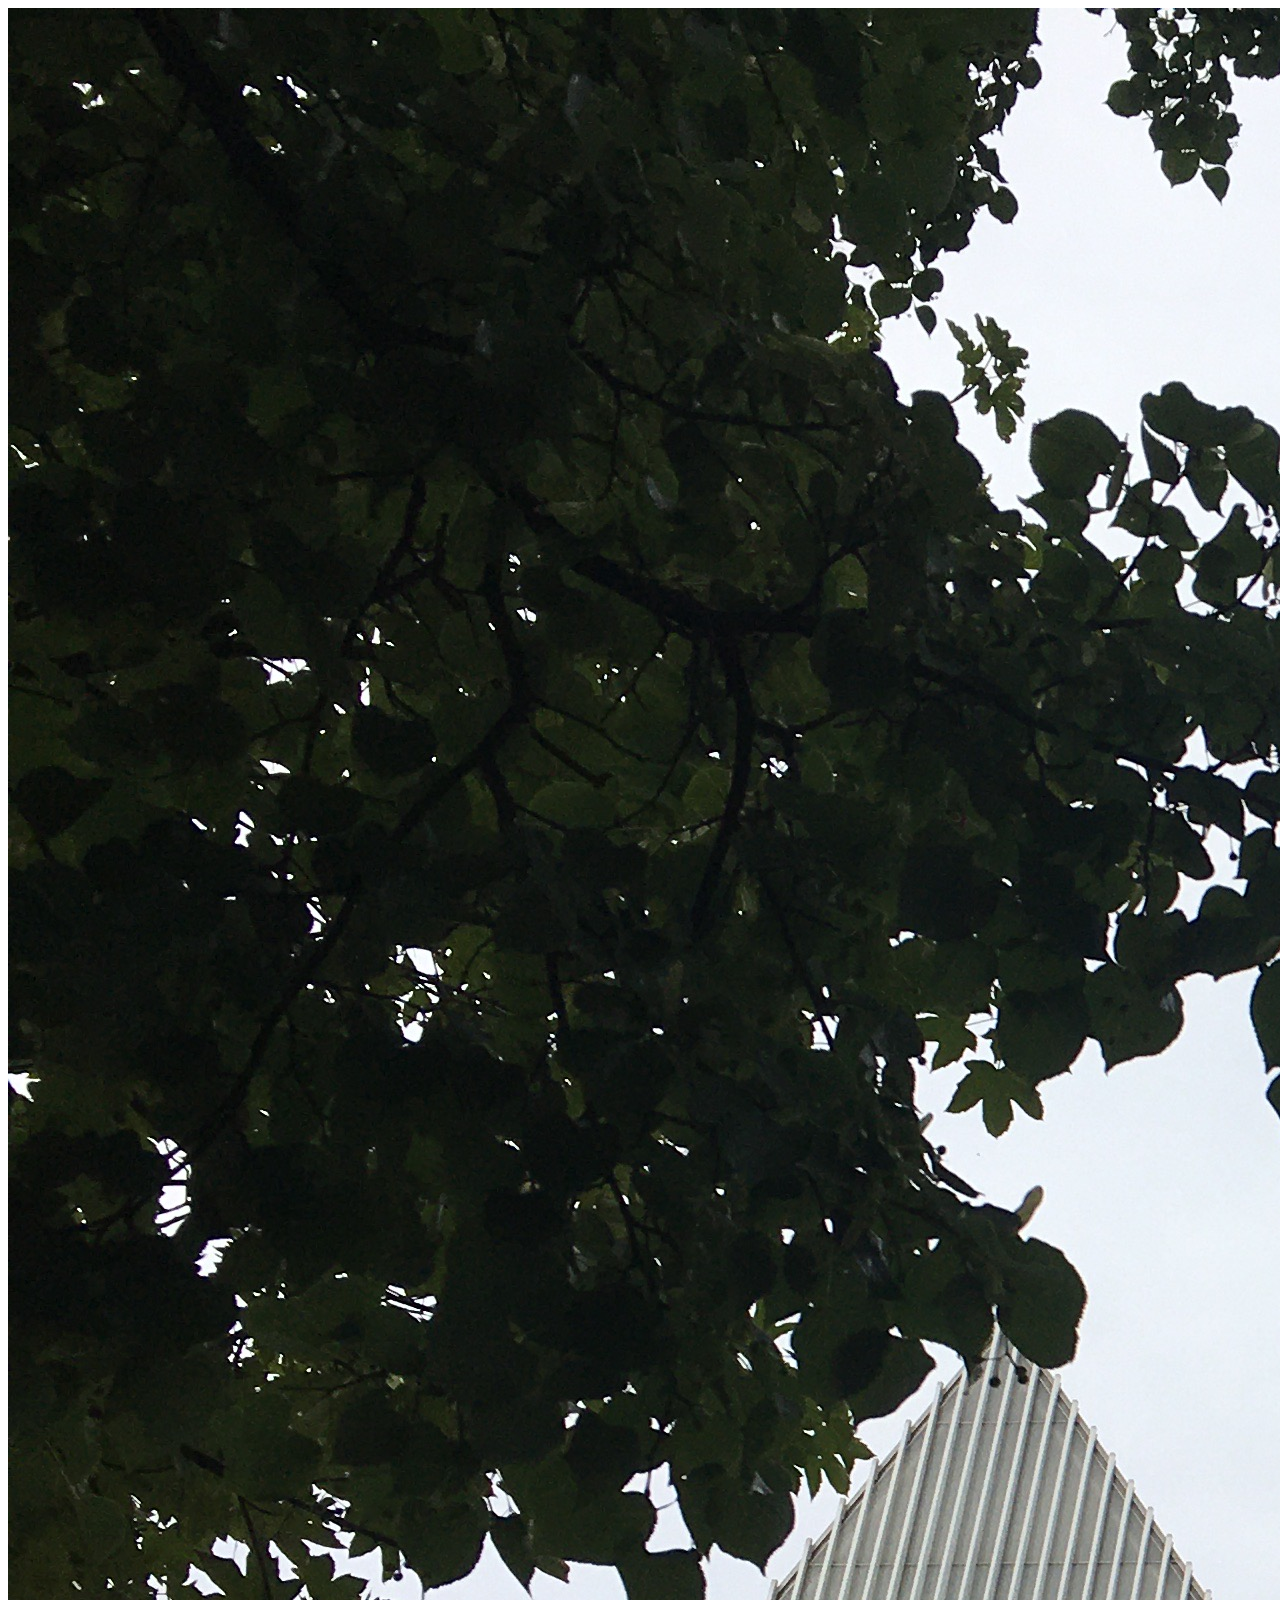
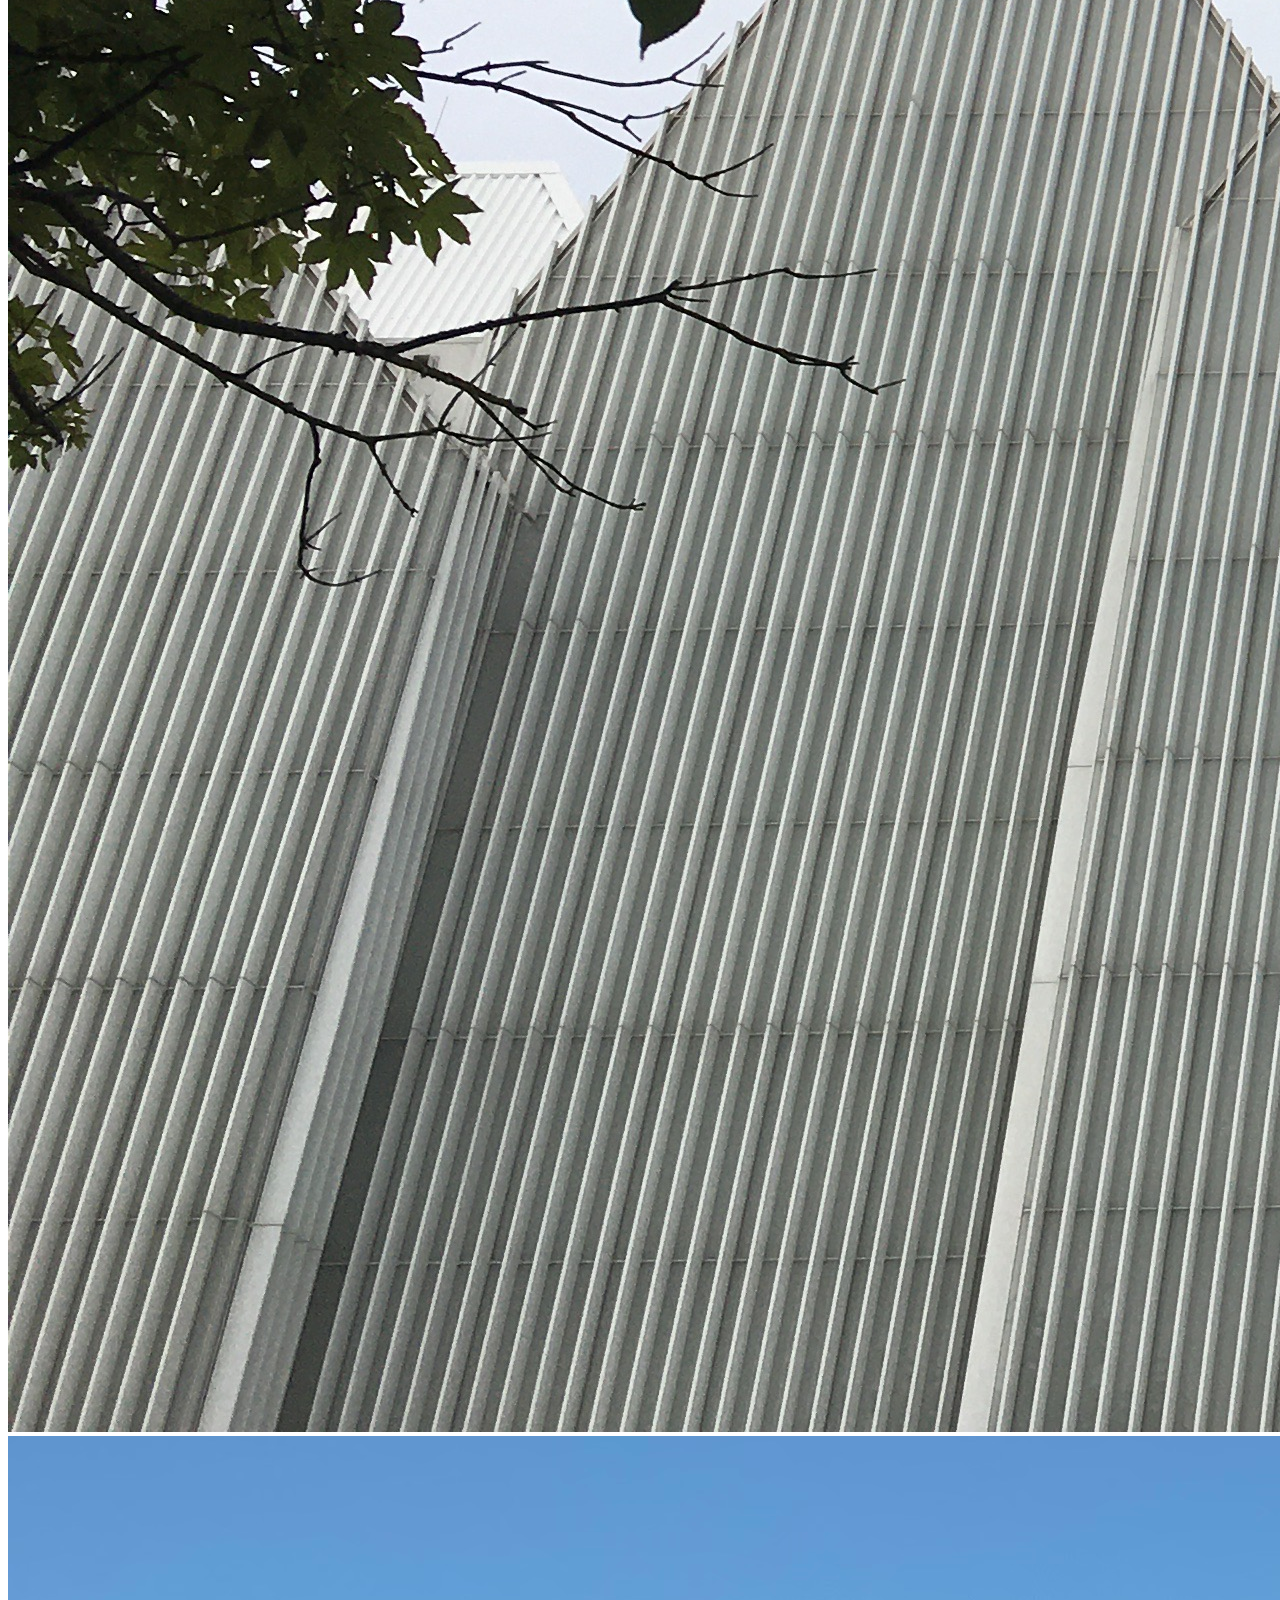
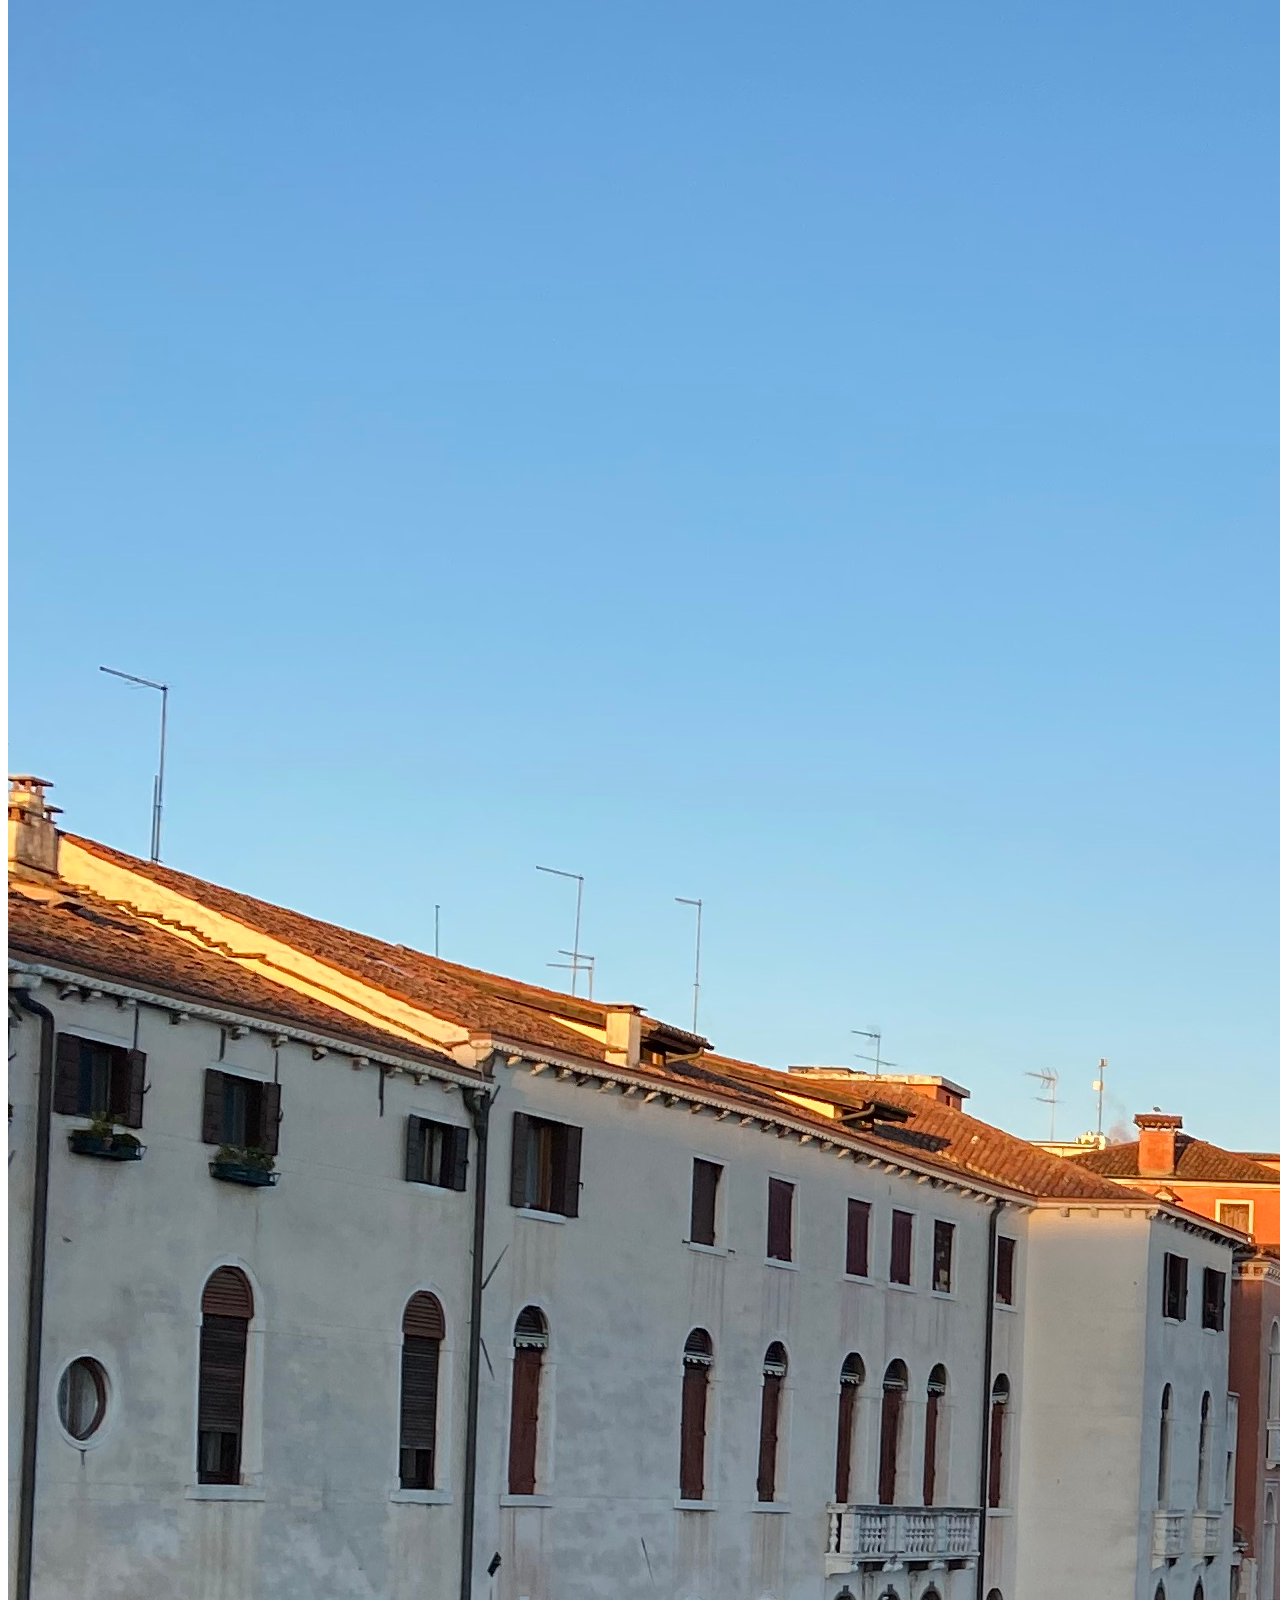
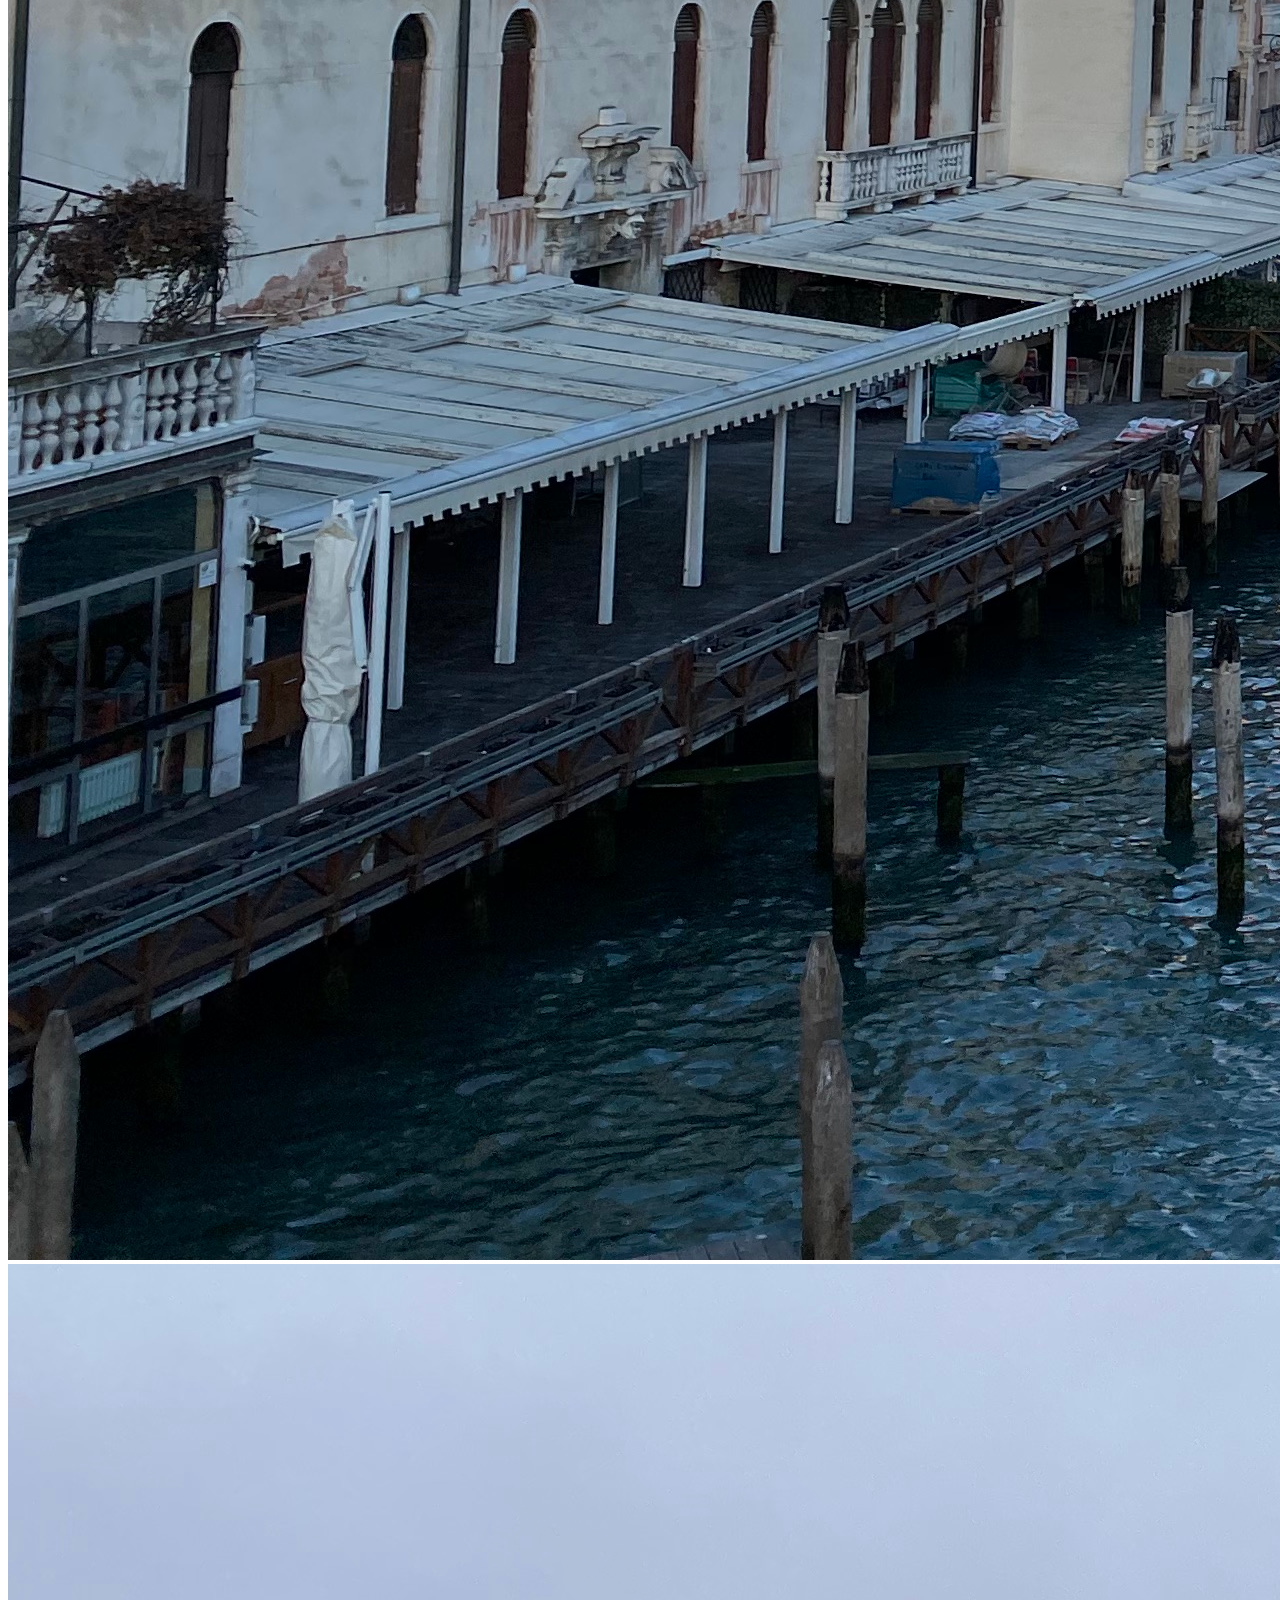
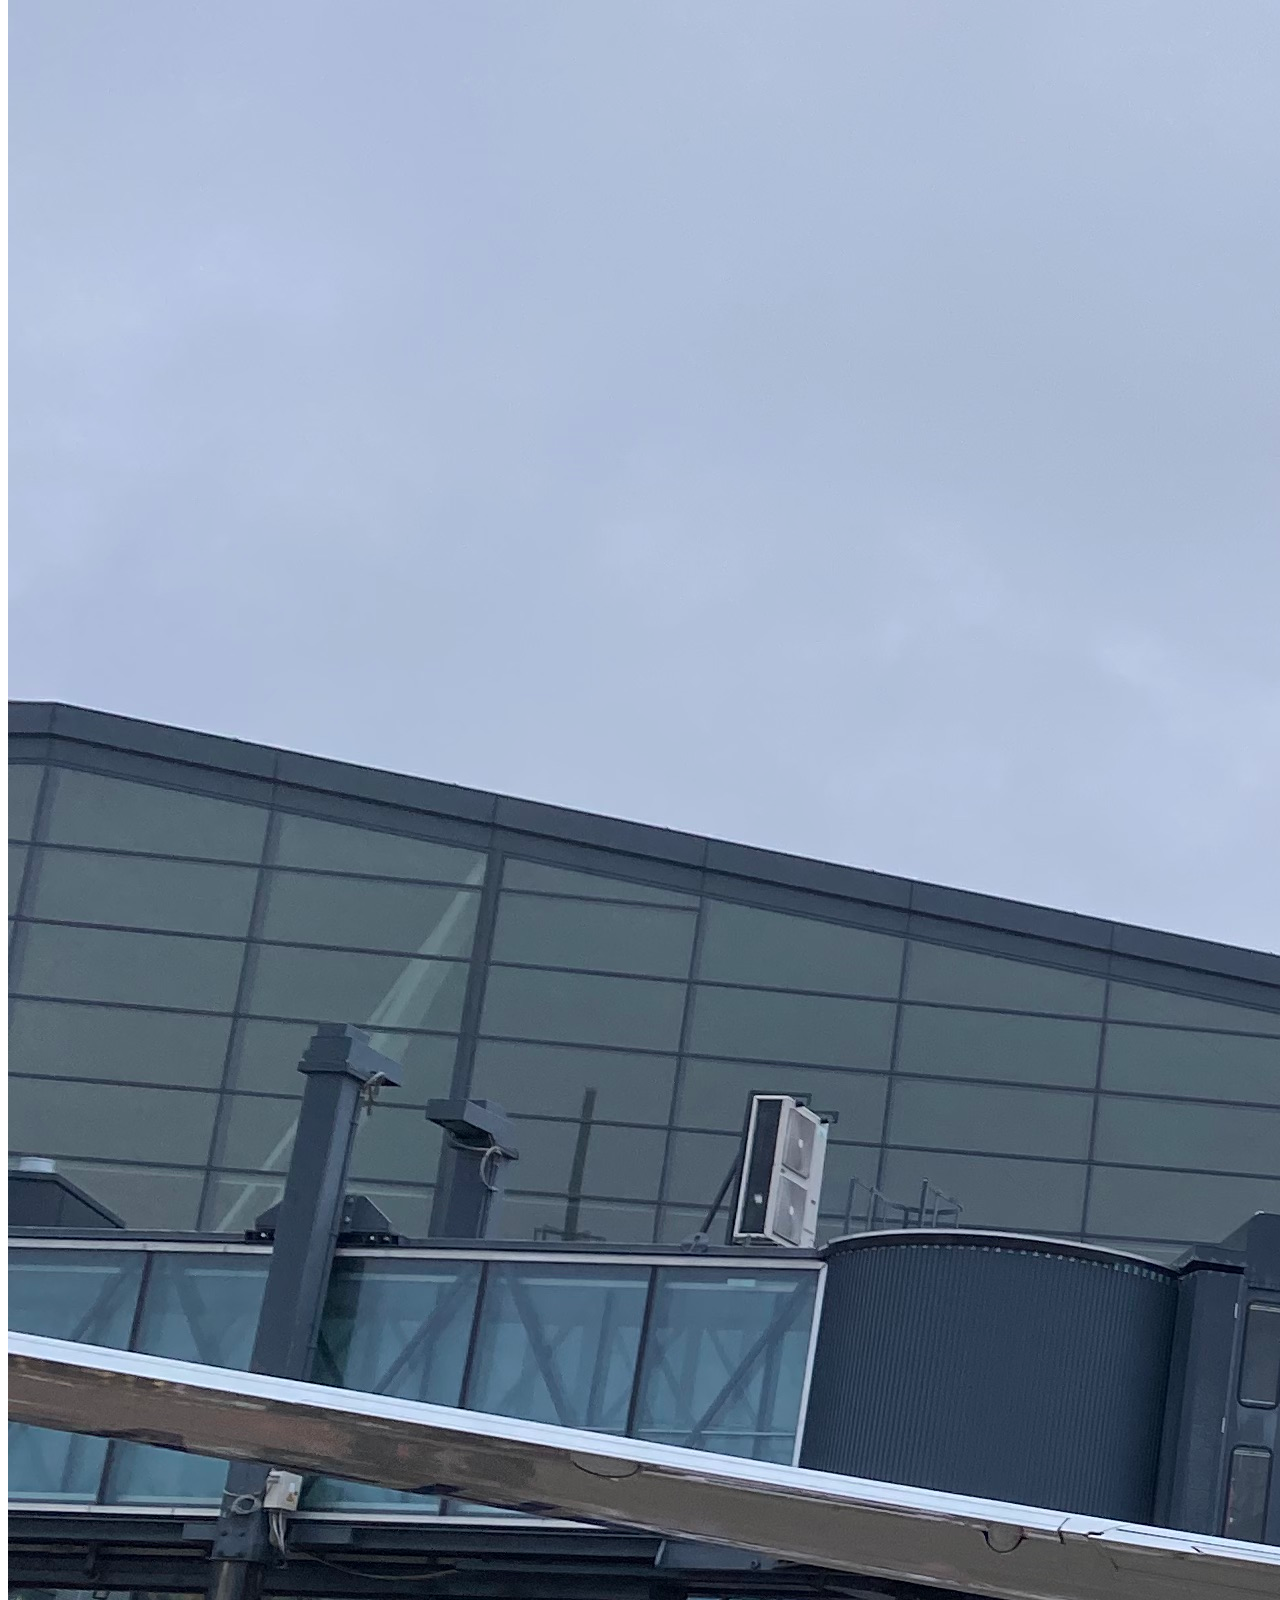
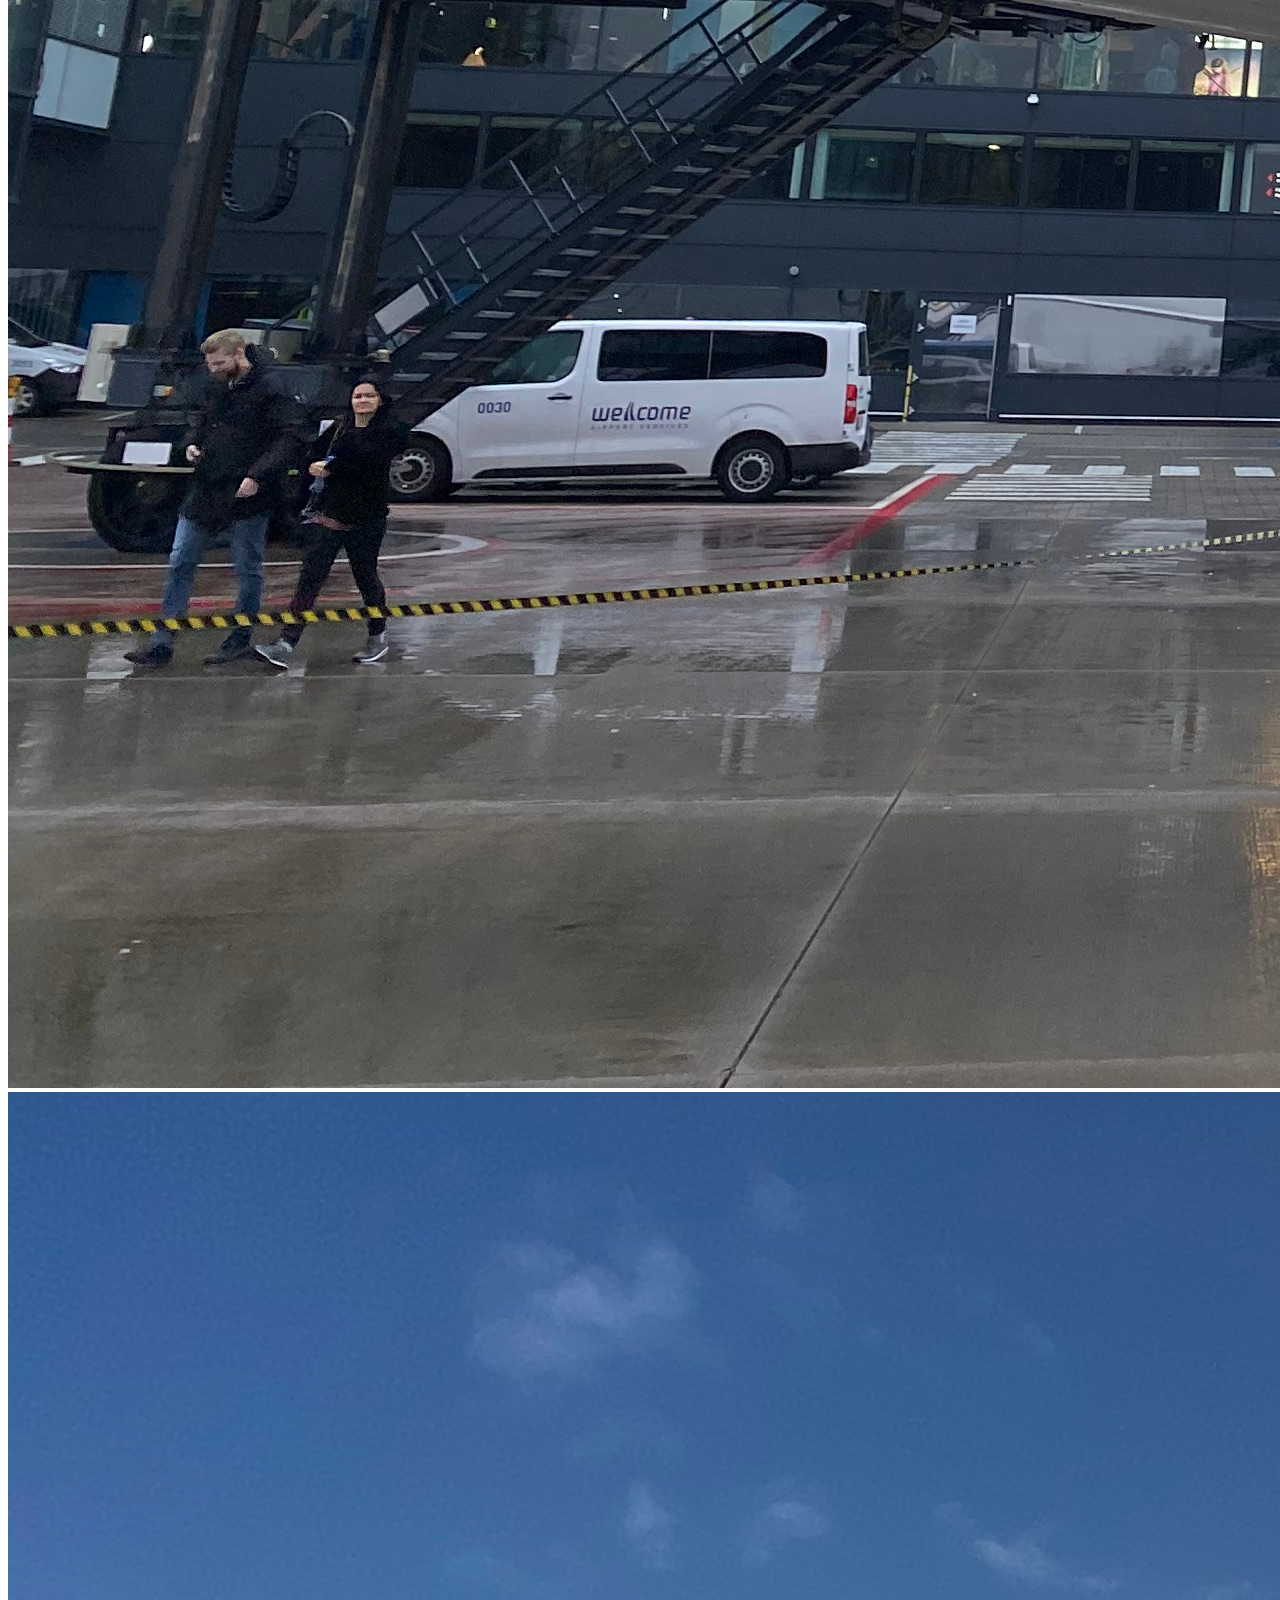
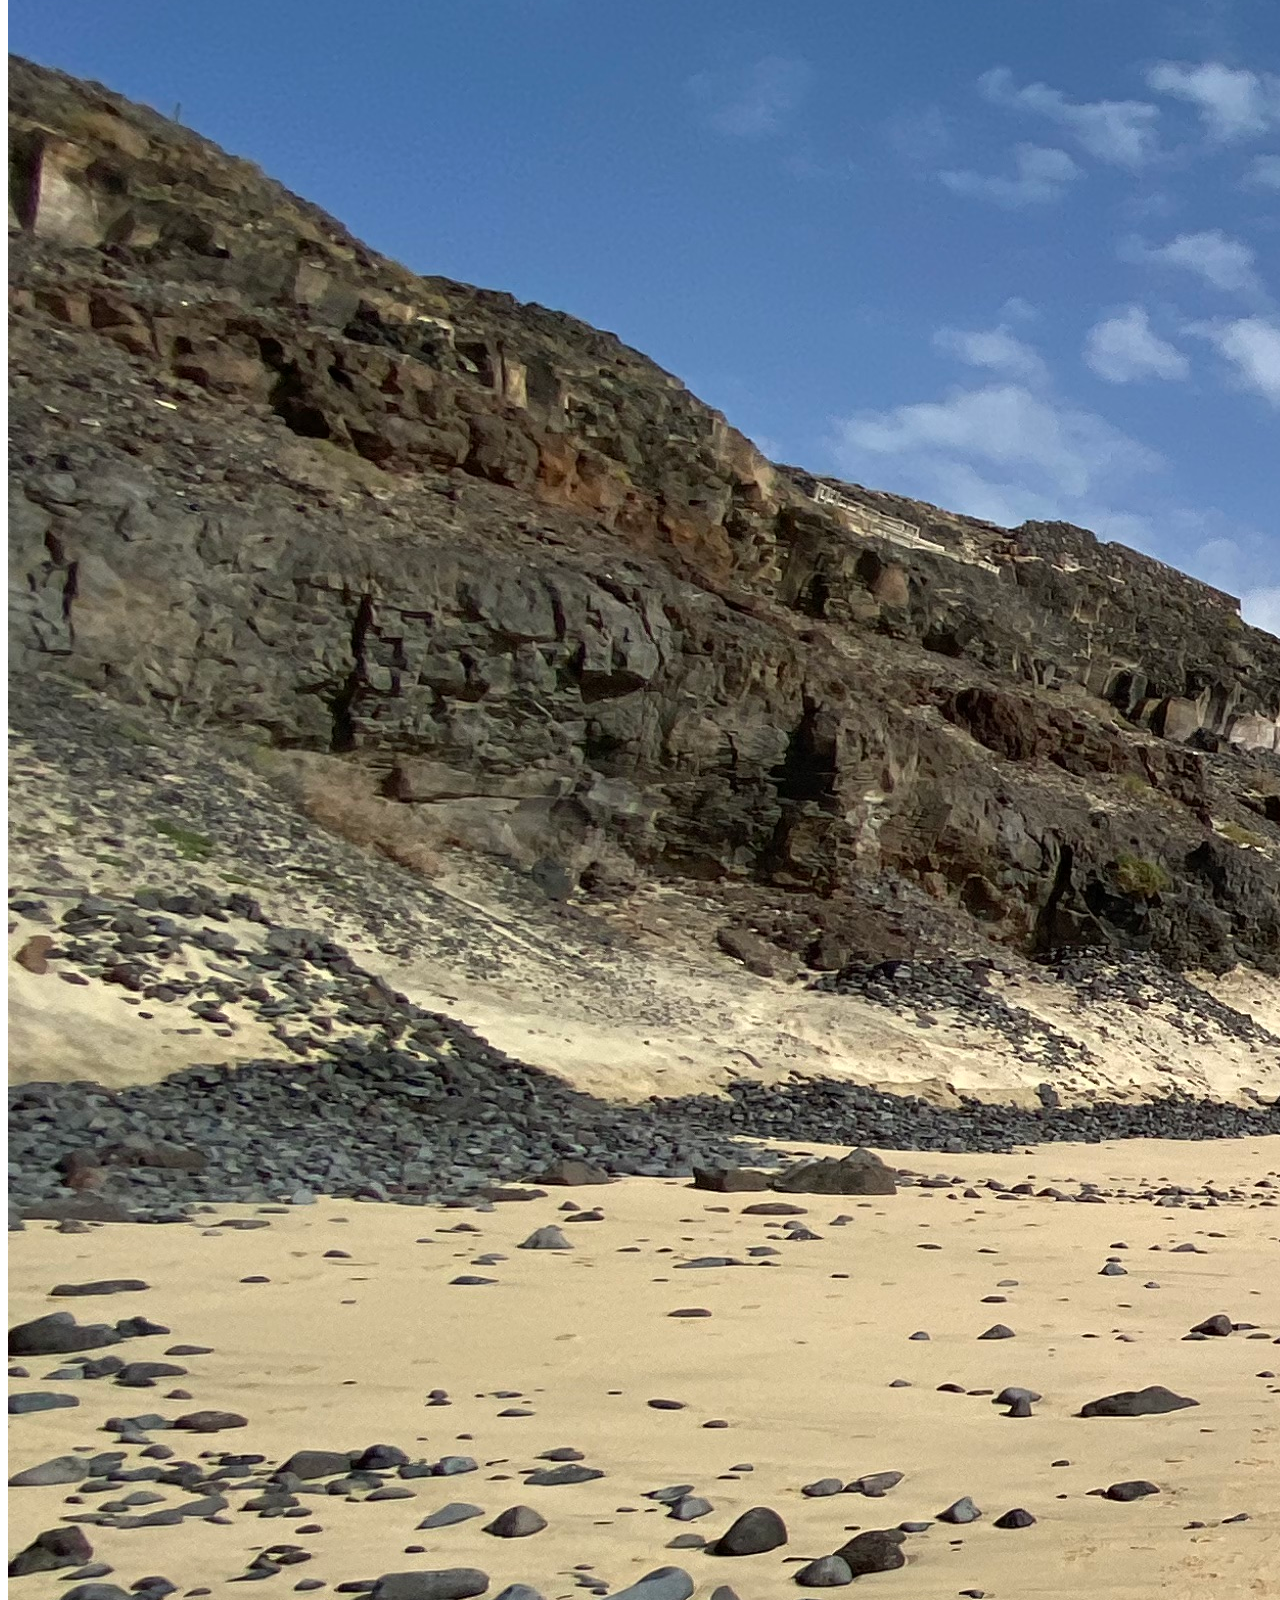
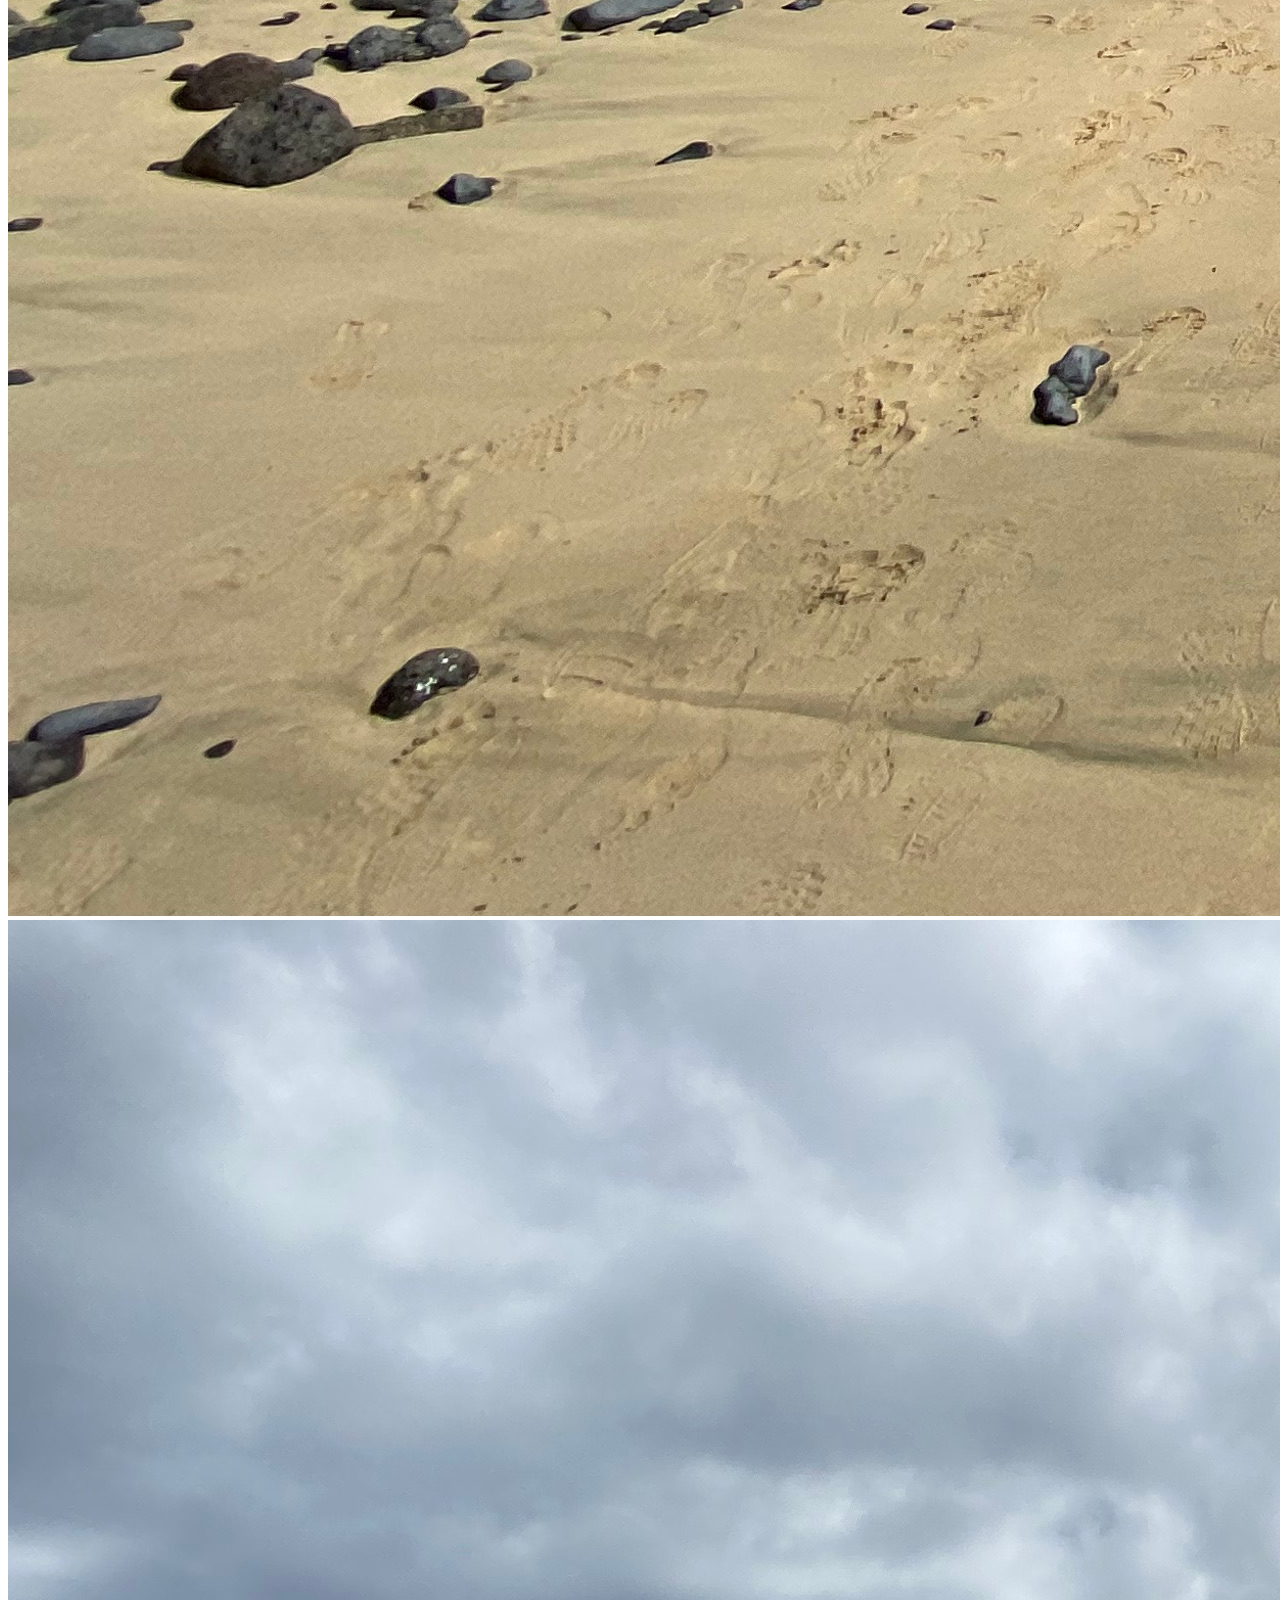
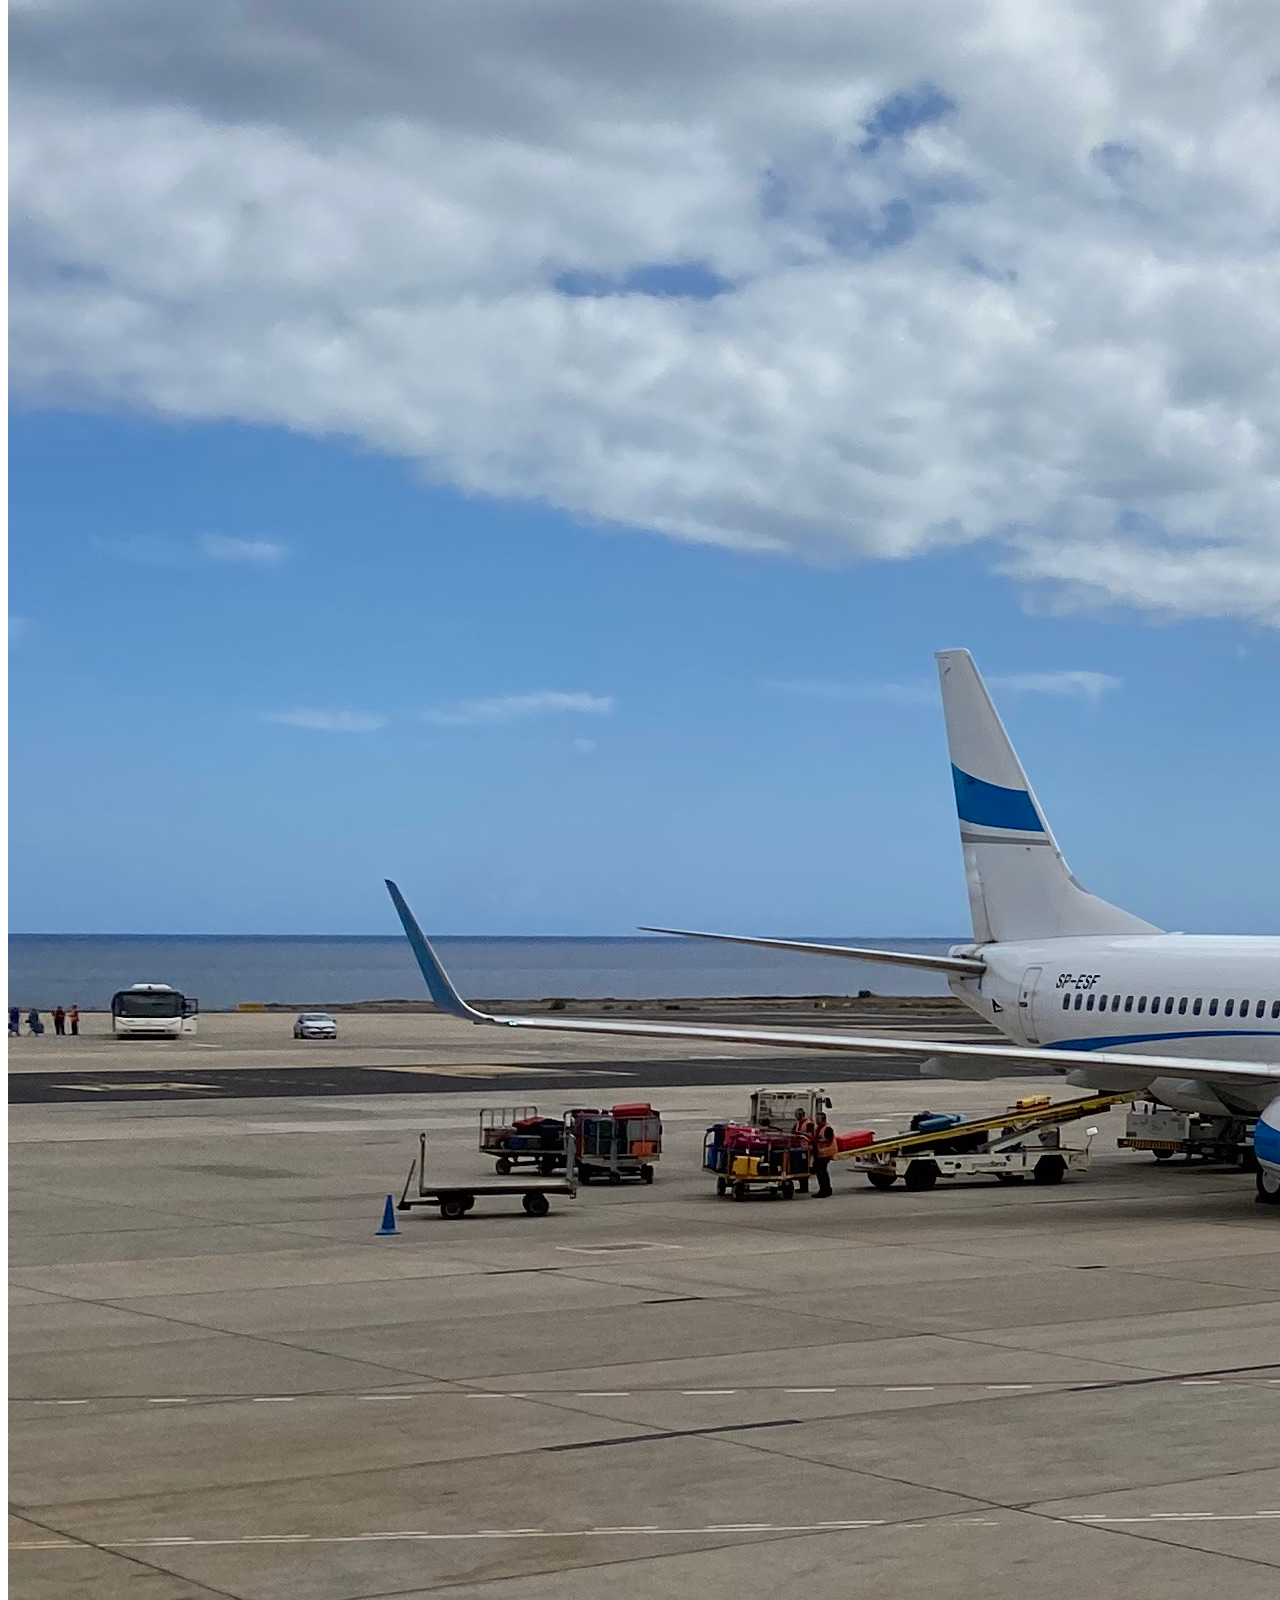
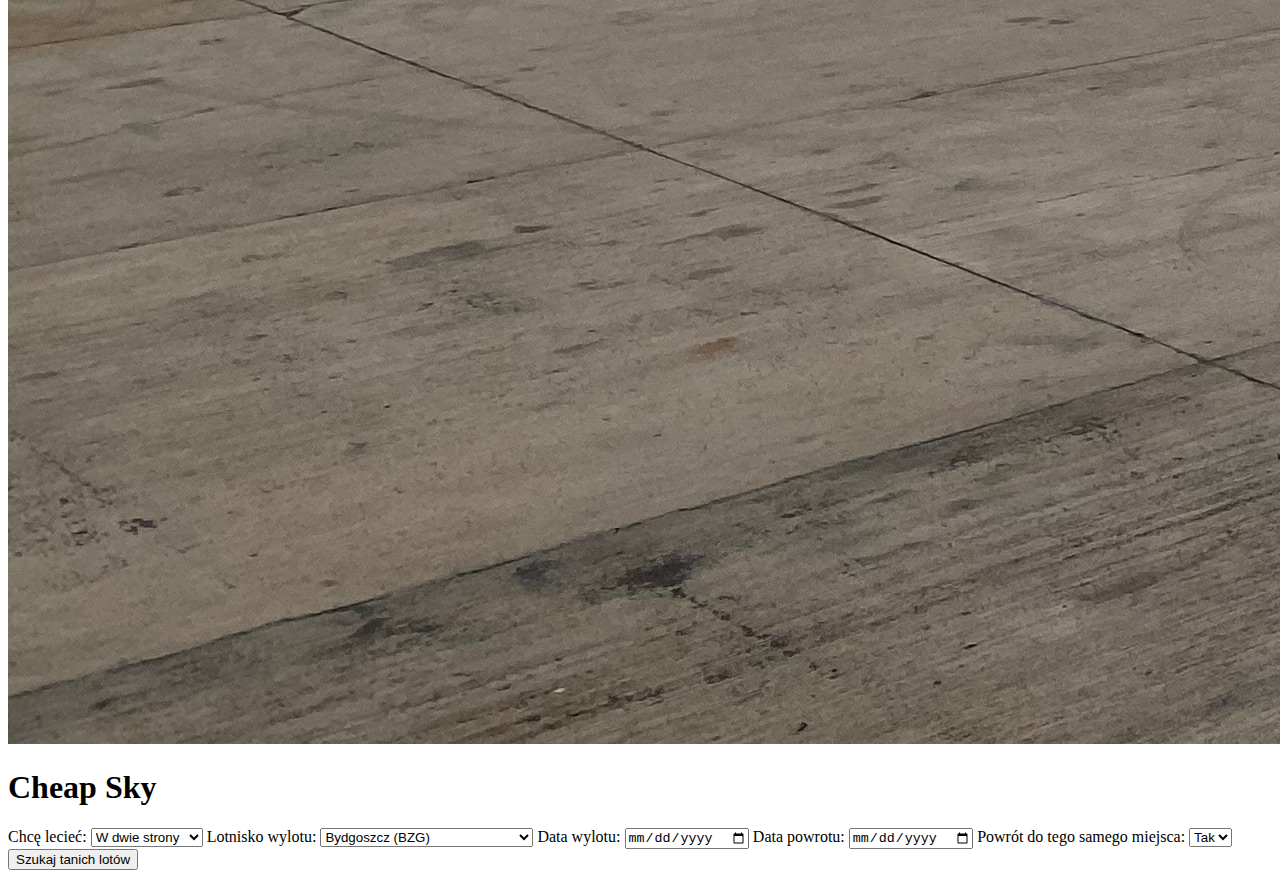
==== templates/index.html @ fecd63e7 "trudne poczatki" ====
<!DOCTYPE html>

<html lang="pl">

    <head>
        <meta charset="utf-8">
        <meta name="viewport" content="width=device-width", initial-scale=1.0">
        <link rel="stylesheet" type="text/css" href="{{ url_for('static', filename='style.css') }}">
        <title>Cheap Sky</title> <!-- Ta nazwa jest tylko robocza -->
    </head>

    <body>
        <!-- To div, którym są zdjęcia-tło (mozna je zmieniac) -->
        <div class="background-slider">
            <img src="/static/bg_one.JPG" class="active">
            <img src="/static/bg_two.jpeg">
            <img src="/static/bg_three.jpeg">
            <img src="/static/bg_four.jpeg">
            <img src="/static/bg_five.jpeg">
        </div>

        <div class="container">

            <h1>Cheap Sky</h1> <!-- Zrobić tak, aby to było navbarem -->

            <form action="#">

                <!-- Wybór czy lecimy w jedna czy dwie strony -->
                <!-- Dane to sa stringi, requestujemy do selecta-->
                <label for="tripType">Chcę lecieć:</label>
                <select id="tripType" name="tripType">
                    <option value="roundTrip">W dwie strony</option>
                    <option value="oneWay">W jedną stronę</option>
                </select>

                <!-- Wybieramy lotnisko wylotu-->
                <!-- Tutaj zwraca to co jest w value=''-->
                <label for="airport">Lotnisko wylotu:</label>
                <select id="departure" name="departure">
                    <option value="BZG">Bydgoszcz (BZG)</option>
                    <option value="IEG">Zielona Góra (IEG)</option>
                    <option value="GDN">Gdańsk (GDN)</option>
                    <option value="KTW">Katowice (KTW)</option>
                    <option value="KRK">Kraków (KRK)</option>
                    <option value="LCJ">Łódź (LCJ)</option>
                    <option value="LUZ">Lublin (LUZ)</option>
                    <option value="POZ">Poznań (POZ)</option>
                    <option value="RDO">Radom (RDO)</option>
                    <option value="RZE">Rzeszów (RZE)</option>
                    <option value="SZY">Olsztyn/Szymany (SZY)</option>
                    <option value="SZZ">Szczecin (SZZ)</option>
                    <option value="WAW">Warszawa Chopin (WAW)</option>
                    <option value="WMI">Warszawa/Modlin (WMI)</option>
                    <option value="WRO">Wrocław (WRO)</option>
                    <option value="ALL">Wszystkie polskie lotniska (ALL)</option>
                </select>

                <!-- Wybieramy datę wylotu-->
                <label for="departureDate" name="departureDate">Data wylotu:</label>
                <input type="date" id="departureDate" name="departureDate">

                <!-- Wybieramy datę powrotu-->
                <label for="returnDate" id="returnDateLabel">Data powrotu:</label>
                <input type="date" id="returnDate" name="returnDate">

                <!-- Opcja, czy powrot ma byc do tego samego miejsca-->
                <label for="returnToDomestLabel" id="returnToDomestLabel">Powrót do tego samego miejsca:</label>
                <select id="returnToDomest" name="returnToDomest">
                    <option value="YesToDomest">Tak</option>
                    <option value="NoToDomest">Nie</option>
                </select>

                <!-- To jest przycisk z wyszukiwaniem-->
                <input type="submit" value="Szukaj tanich lotów">
            </form>
        </div>

        <div class="dots"></div> <!-- To są te kropeczki -->

        <!-- Skrypt JavaScript -->

        <script>
            let currentIndex = 0;
            const images = document.querySelectorAll('.background-slider img');
            const dotsContainer =document.querySelector('.dots');
            const dots = [];

            // Usun istniejace kropki
            dotsContainer.innerHTML = '';

            // Tworzenie kropek w zaleznosci od ilosci zdjec
            images.forEach((image, index) => {
                const dot = document.createElement('span');
                dot.classList.add('dot');
                dot.addEventListener('click', () => {
                    changeImage(index);
                });
                dotsContainer.appendChild(dot);
                dots.push(dot);
            });
            images[currentIndex].classList.add('active');

            // Zmiana zdjecia
            function changeImage(index) {
                images.forEach((image, i) => {
                    if (i == index) {
                        image.classList.add('active');
                        dots[i].classList.add('active');
                    } else {
                        image.classList.remove('active');
                        dots[i].classList.remove('active');
                    }
                });
                currentIndex = index;
            }

            // Zmiana obrazka co 5 sekund
            setInterval(() => {
                currentIndex = (currentIndex + 1) % images.length;
                changeImage(currentIndex);
            }, 20000);

            // One way i return --> czyli jak opcja, ze w jedna strone to znika data powrotu
            const tripTypeSelect = document.getElementById('tripType');
            const returnDateLabel = document.getElementById('returnDateLabel');
            const returnDateInput = document.getElementById('returnDate');
            const returnToDomestLabel = document.getElementById('returnToDomestLabel');
            const returnToDomest = document.getElementById('returnToDomest');

            function handleTripTypeChange() {
                if (tripTypeSelect.value === 'oneWay') {
                    returnDateLabel.style.display = 'none';
                    returnDateInput.style.display = 'none';
                    returnToDomestLabel.style.display = 'none';
                    returnToDomest.style.display = 'none';
                } else {
                    returnDateInput.style.display = 'inline';
                    returnDateLabel.style.display = 'inline';
                    returnToDomestLabel.style.display = 'inline';
                    returnToDomest.style.display = 'inline';
                }
            }

            tripTypeSelect.addEventListener('change', handleTripTypeChange);
            handleTripTypeChange();

        </script>

    </body>
</html>
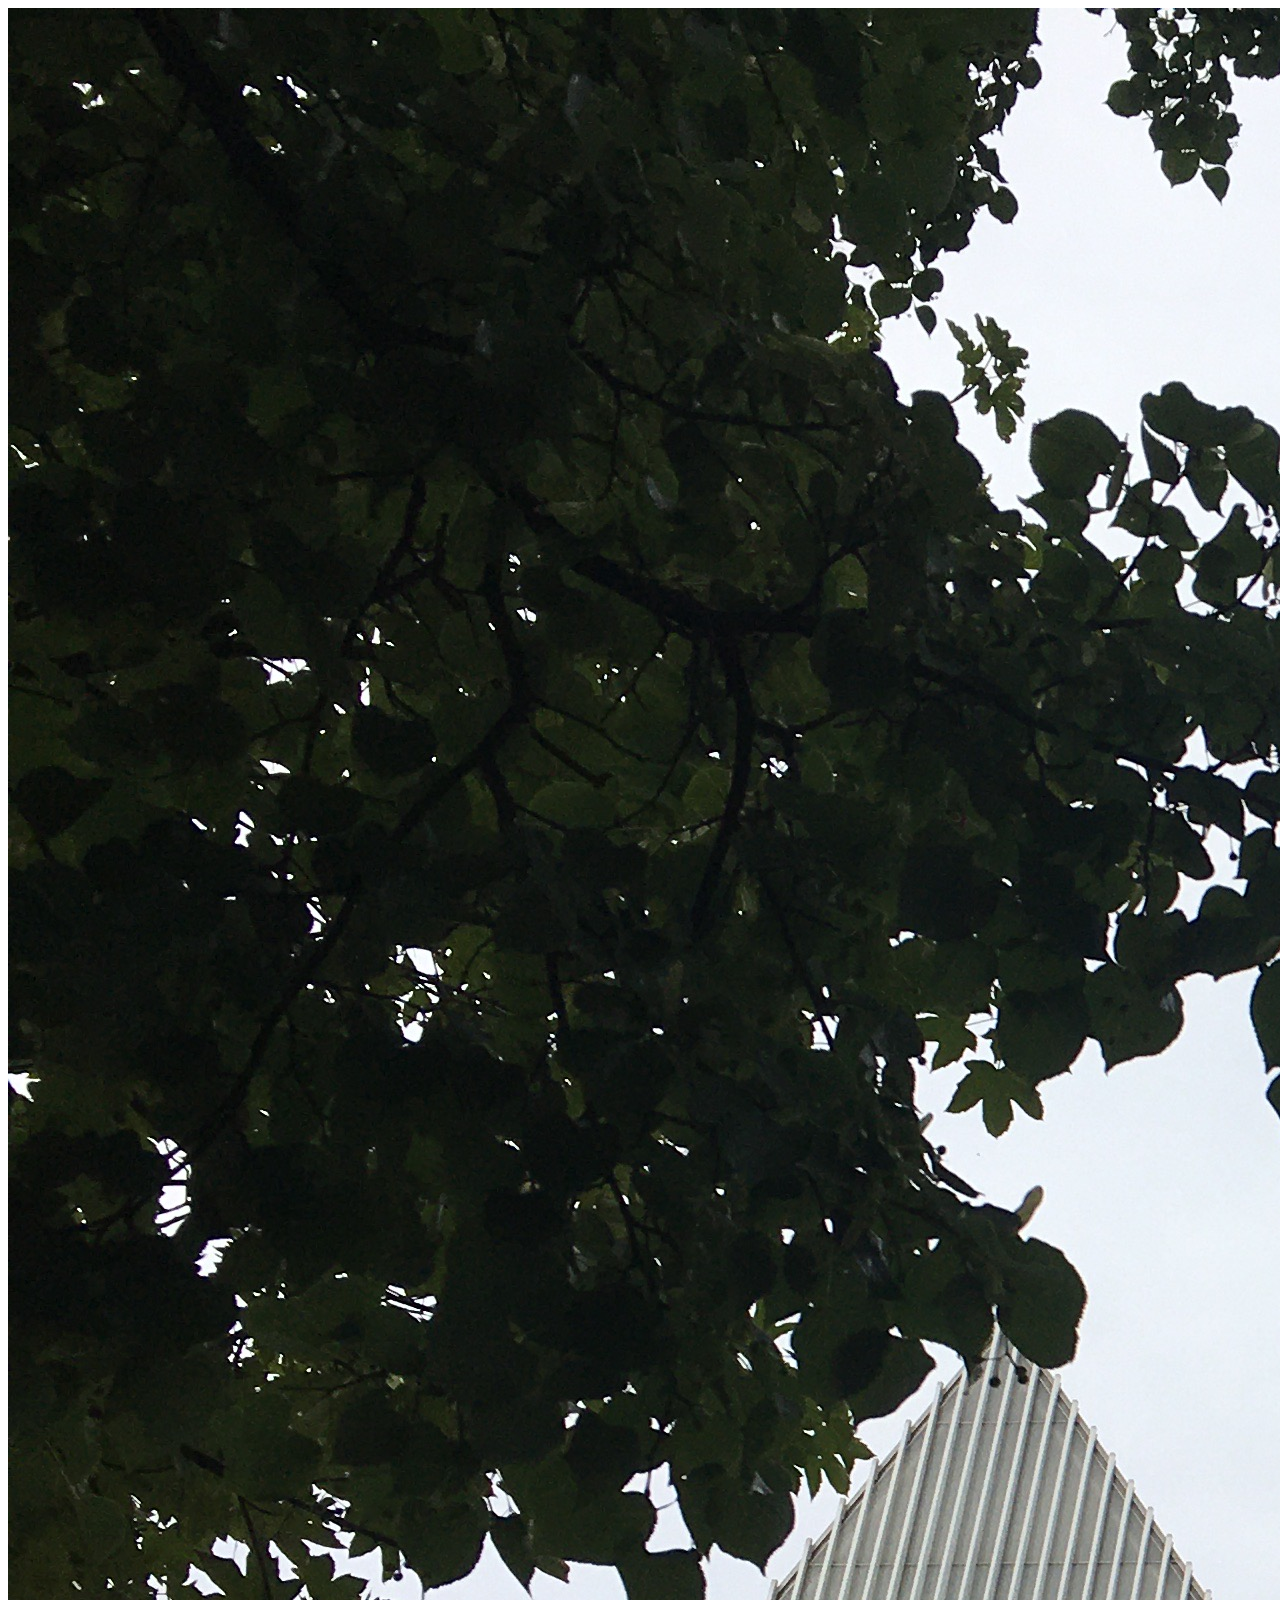
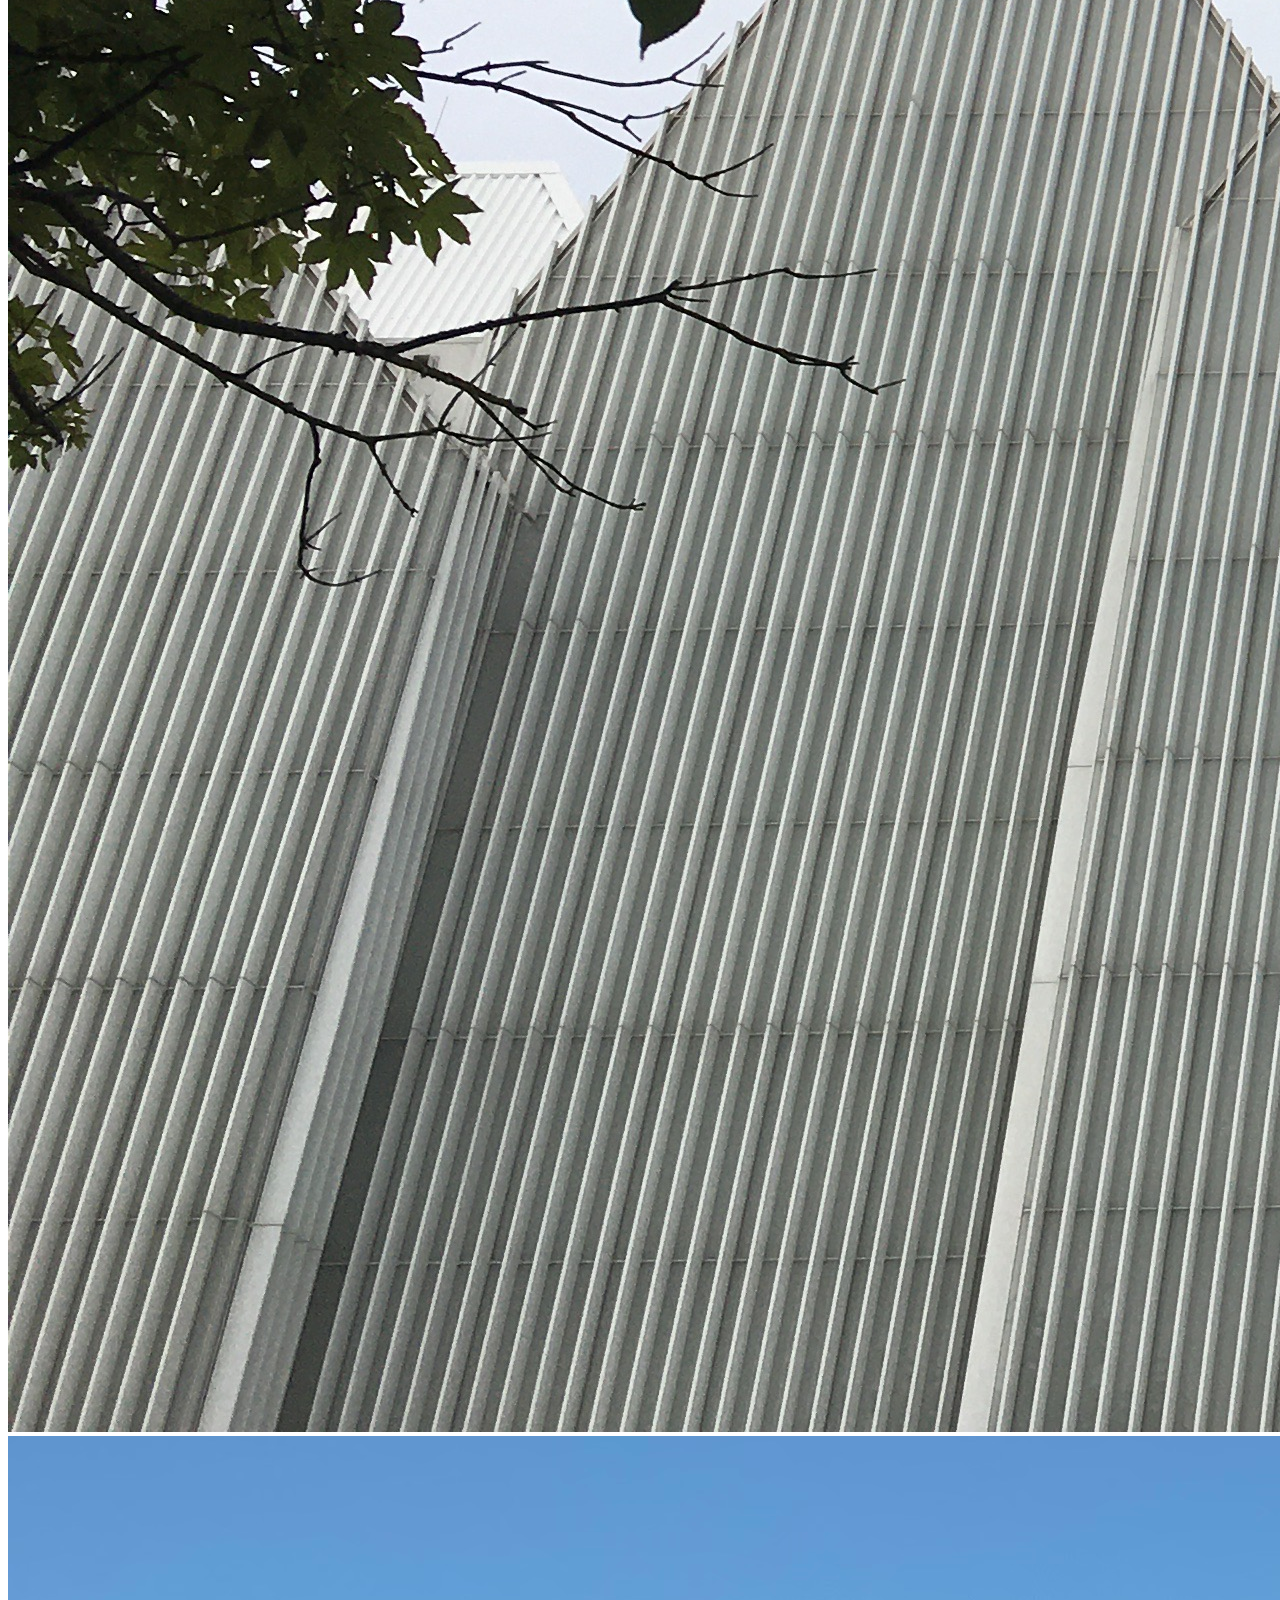
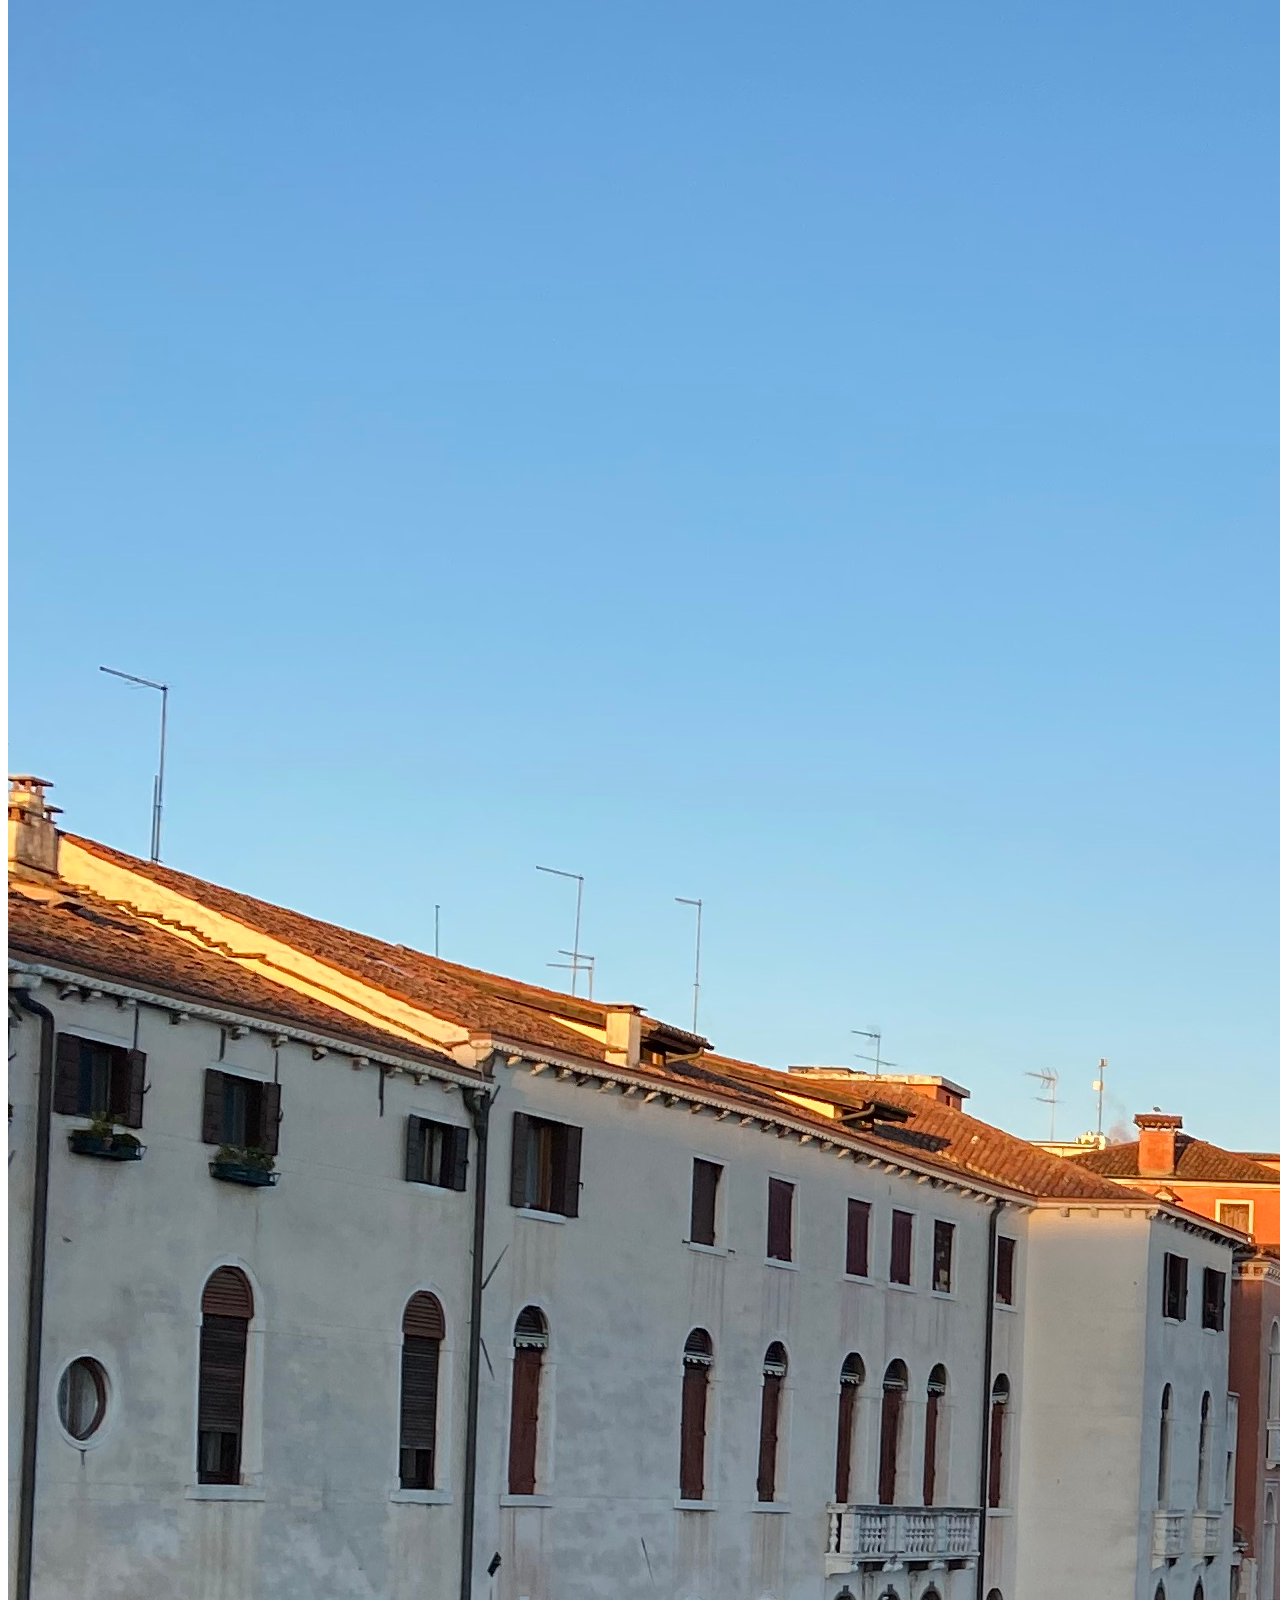
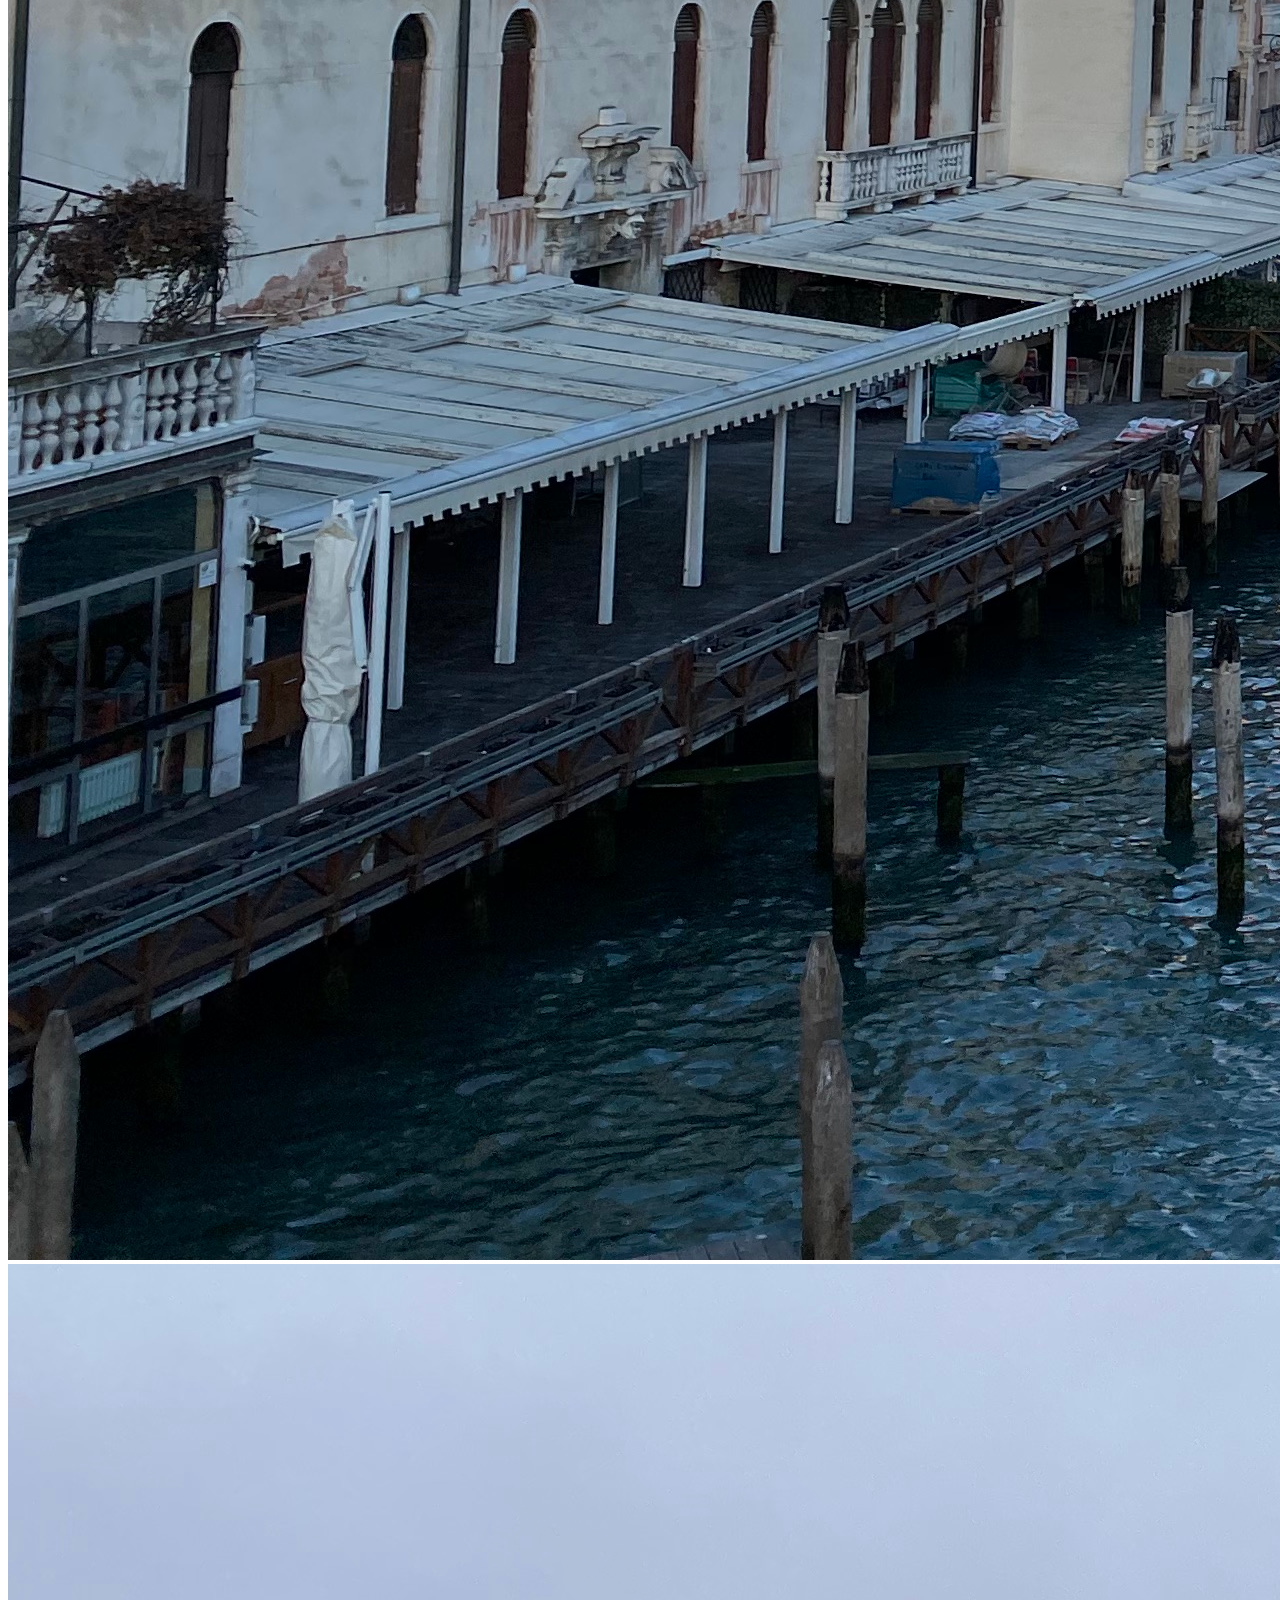
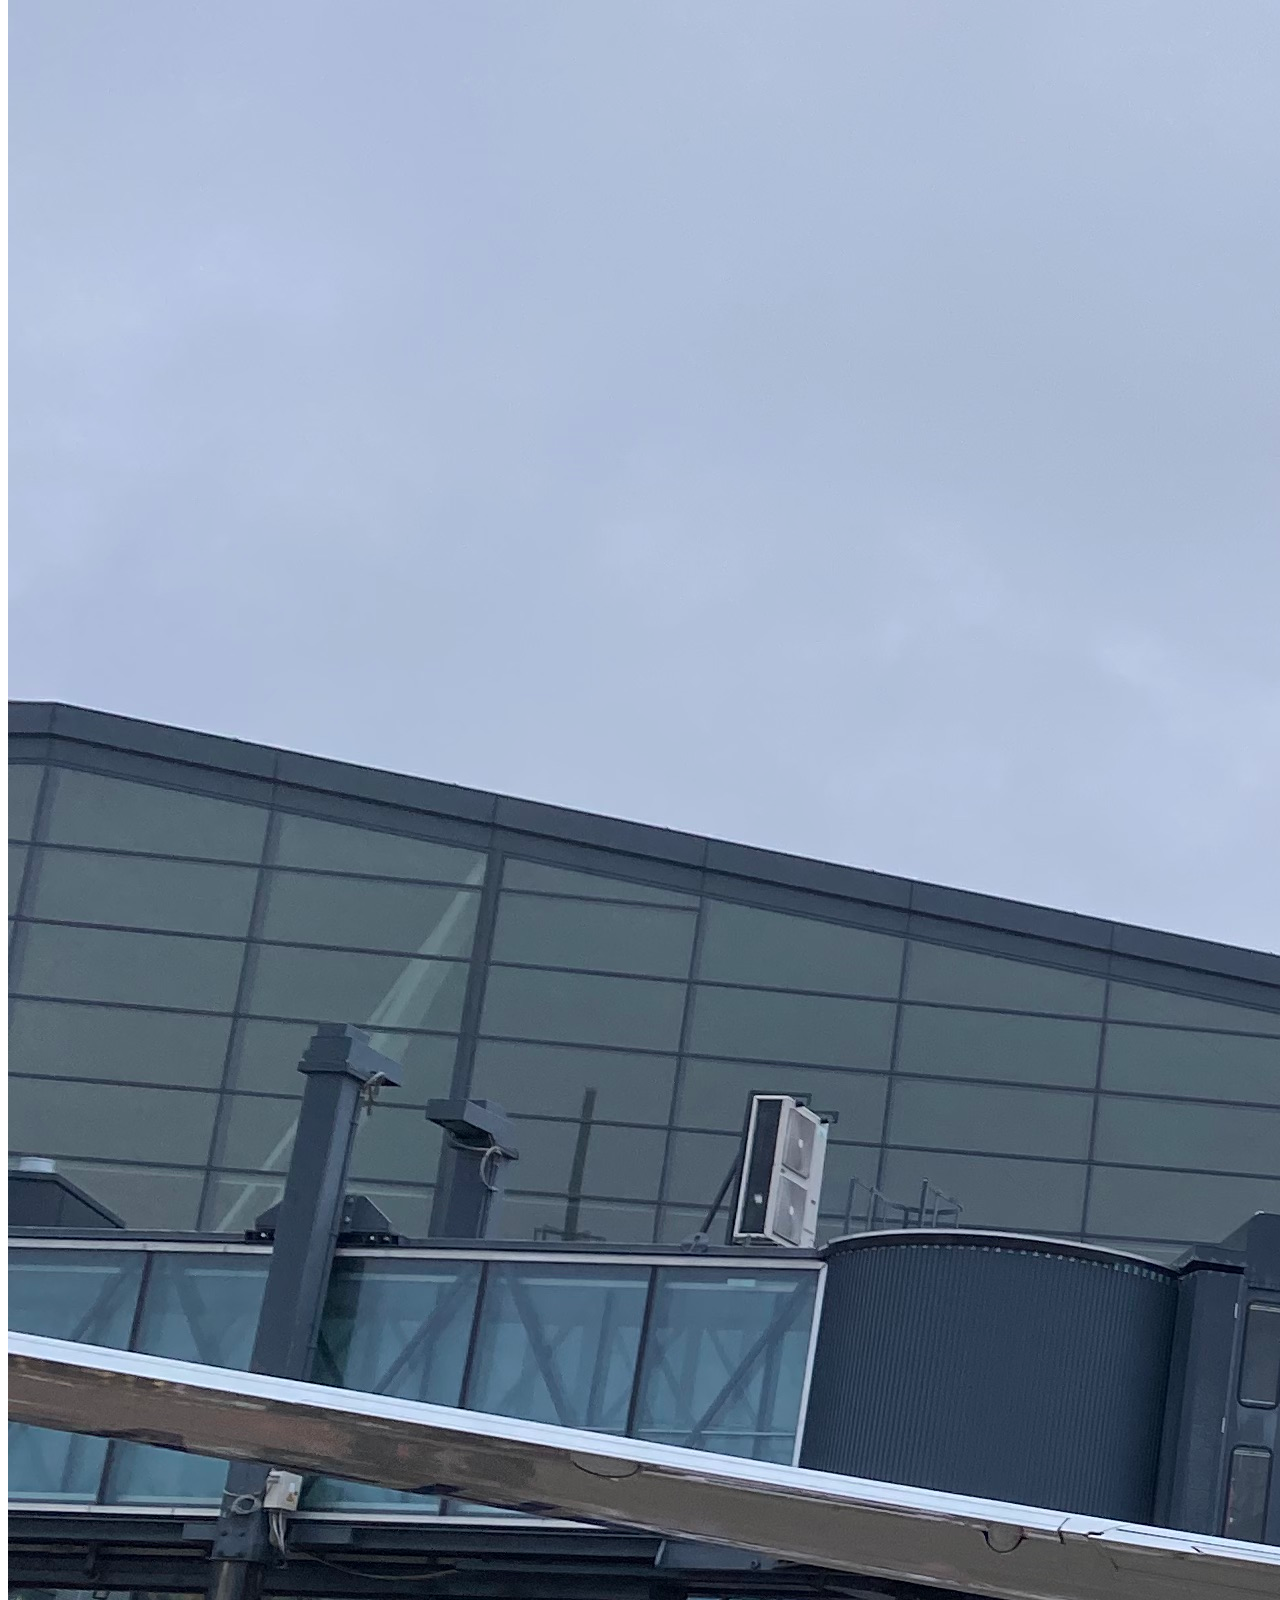
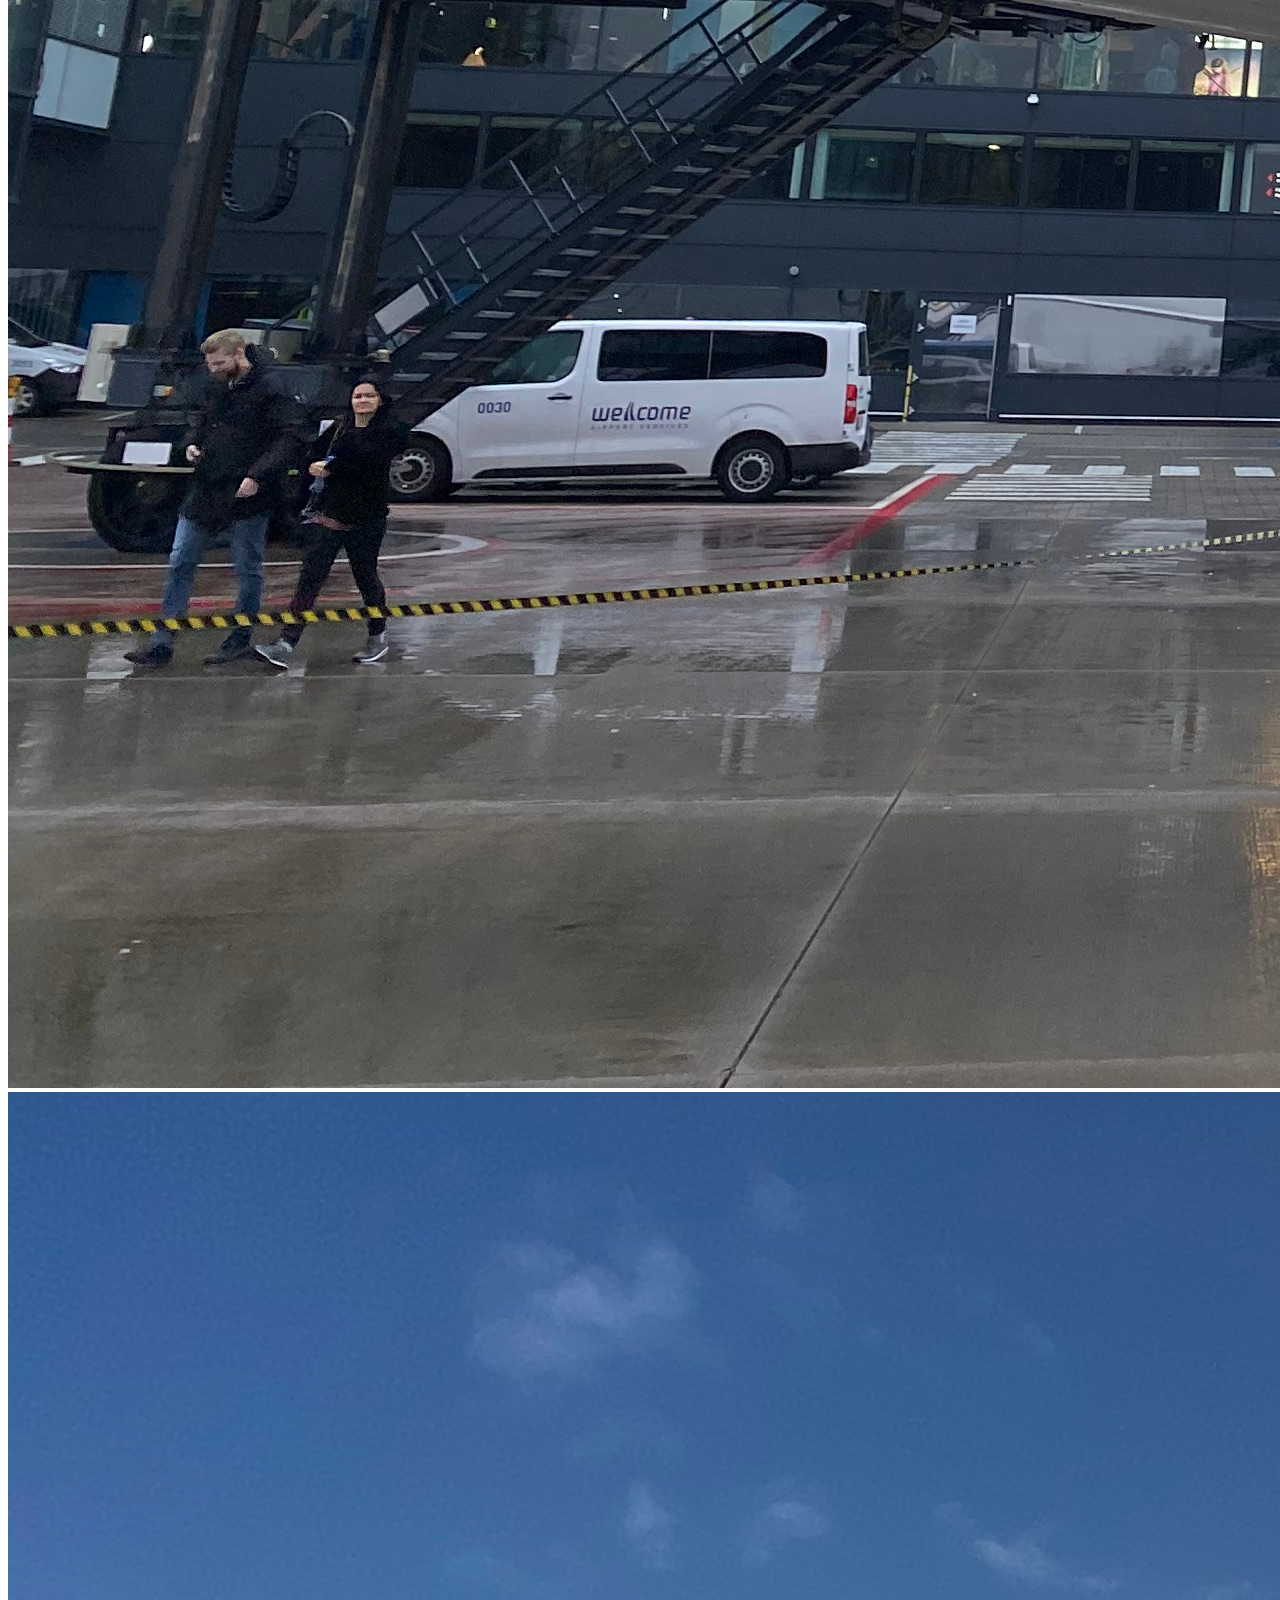
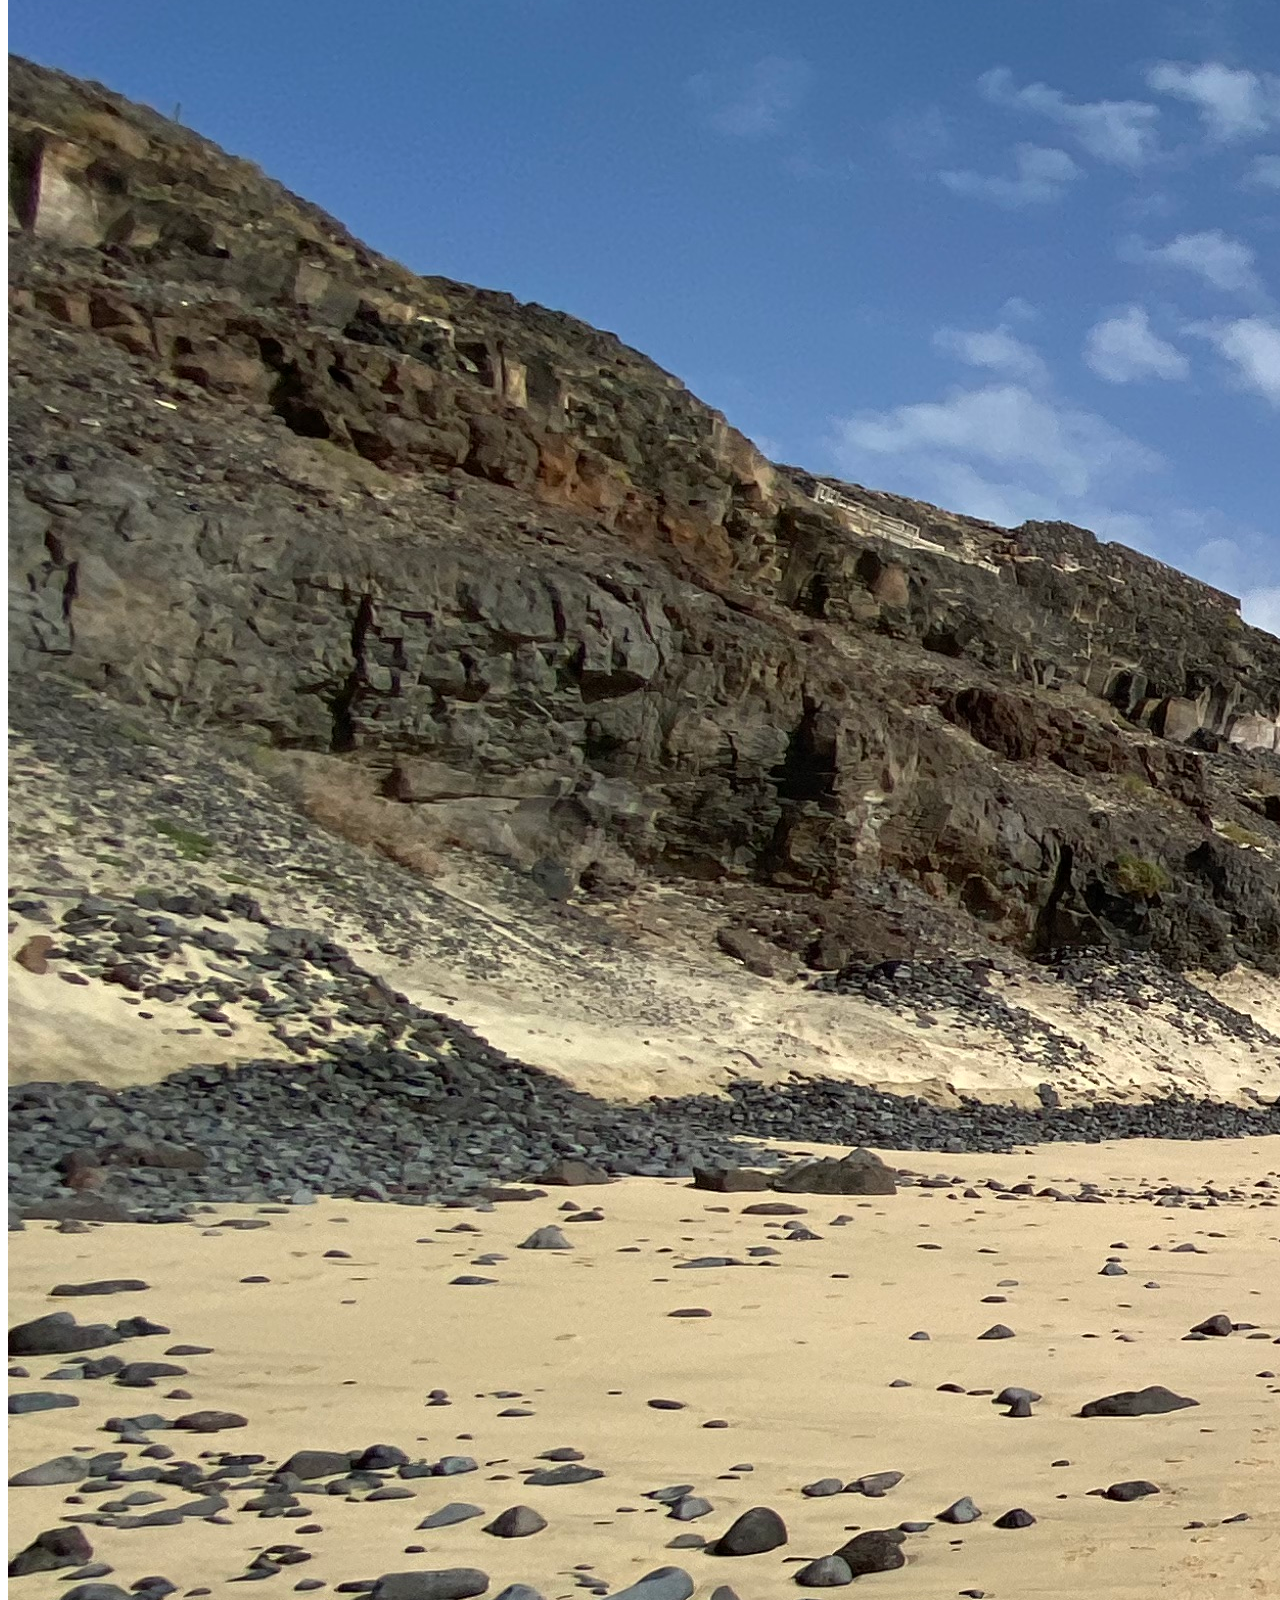
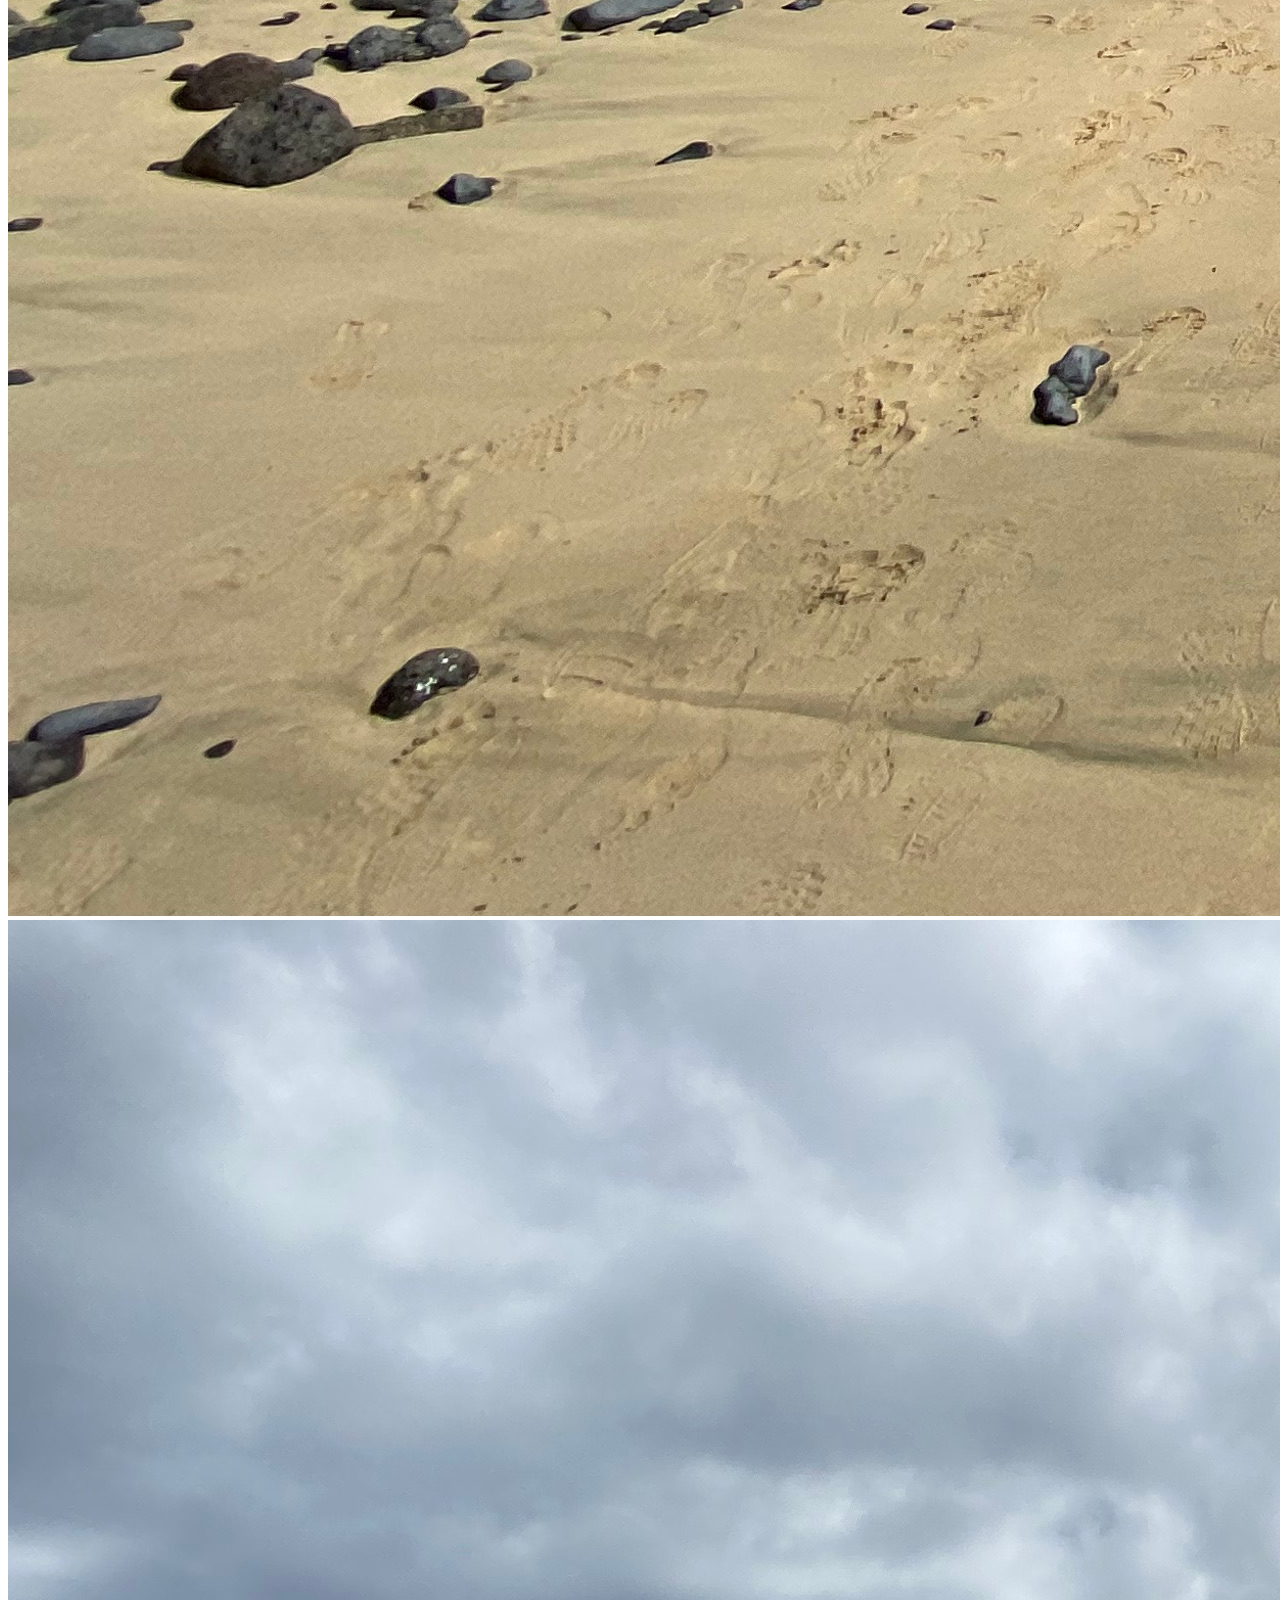
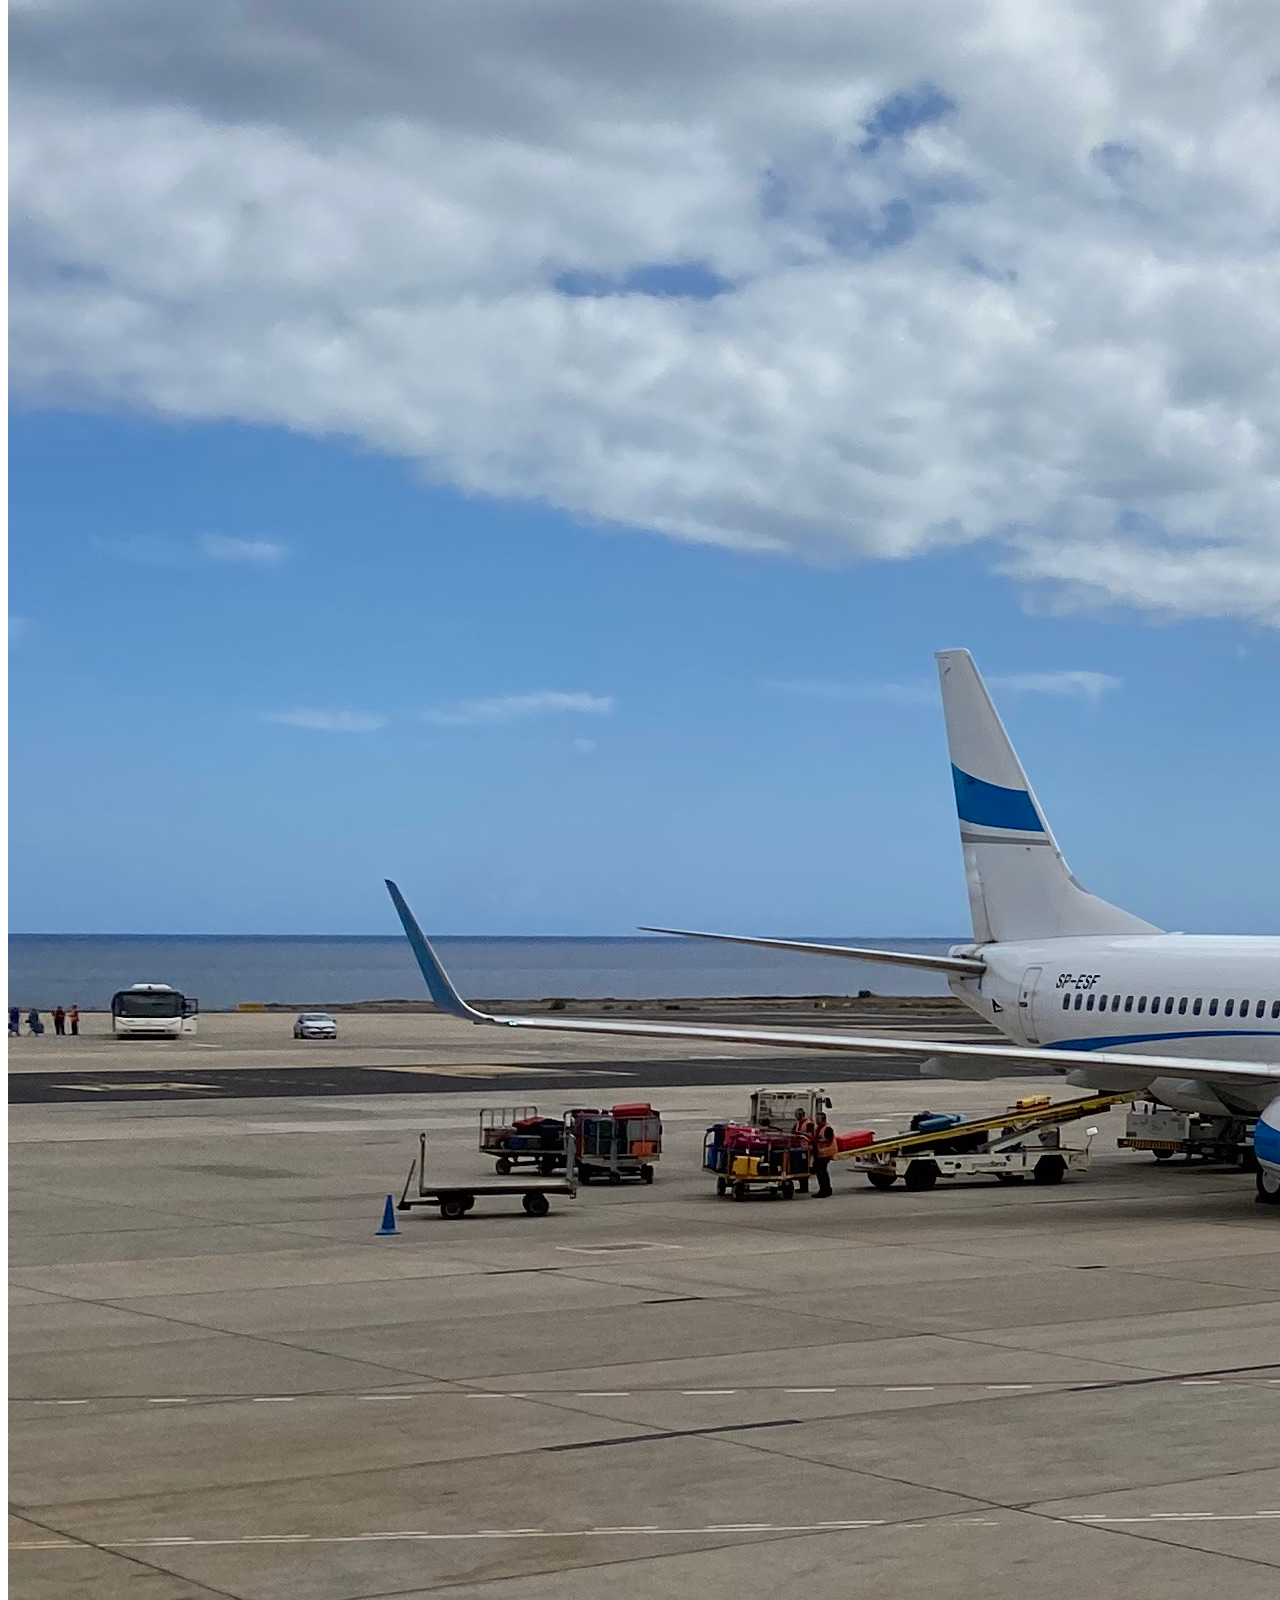
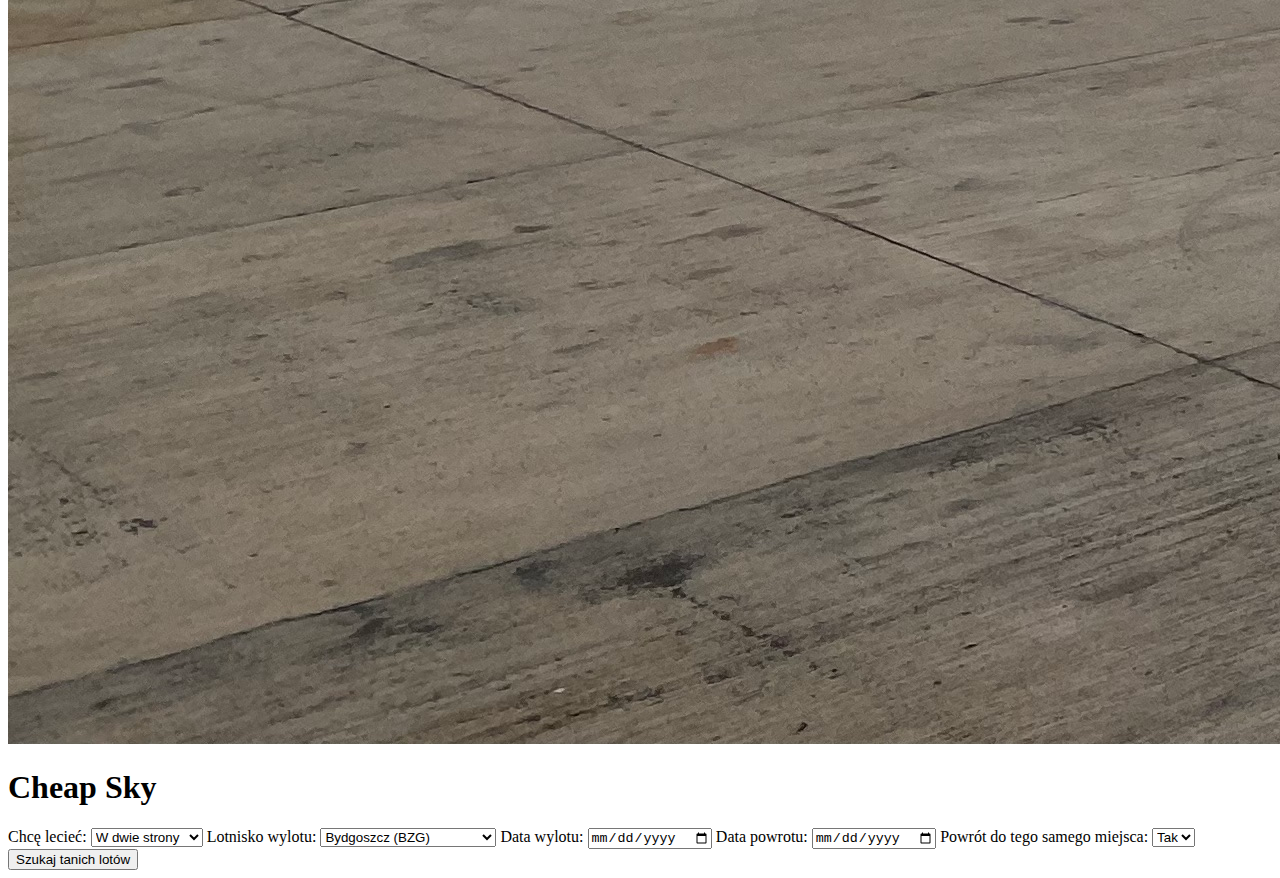
==== commit e922cea4: "poprawka html" ====
--- a/templates/index.html
+++ b/templates/index.html
@@ -23,14 +23,13 @@
 
             <h1>Cheap Sky</h1> <!-- Zrobić tak, aby to było navbarem -->
 
-            <form action="#">
+            <form action='/szukaj_tanich_lotow' method='POST'>
 
                 <!-- Wybór czy lecimy w jedna czy dwie strony -->
-                <!-- Dane to sa stringi, requestujemy do selecta-->
                 <label for="tripType">Chcę lecieć:</label>
                 <select id="tripType" name="tripType">
-                    <option value="roundTrip">W dwie strony</option>
-                    <option value="oneWay">W jedną stronę</option>
+                    <option value="true">W dwie strony</option>
+                    <option value="false">W jedną stronę</option>
                 </select>
 
                 <!-- Wybieramy lotnisko wylotu-->
@@ -38,21 +37,18 @@
                 <label for="airport">Lotnisko wylotu:</label>
                 <select id="departure" name="departure">
                     <option value="BZG">Bydgoszcz (BZG)</option>
-                    <option value="IEG">Zielona Góra (IEG)</option>
                     <option value="GDN">Gdańsk (GDN)</option>
                     <option value="KTW">Katowice (KTW)</option>
                     <option value="KRK">Kraków (KRK)</option>
                     <option value="LCJ">Łódź (LCJ)</option>
                     <option value="LUZ">Lublin (LUZ)</option>
                     <option value="POZ">Poznań (POZ)</option>
-                    <option value="RDO">Radom (RDO)</option>
                     <option value="RZE">Rzeszów (RZE)</option>
                     <option value="SZY">Olsztyn/Szymany (SZY)</option>
                     <option value="SZZ">Szczecin (SZZ)</option>
                     <option value="WAW">Warszawa Chopin (WAW)</option>
-                    <option value="WMI">Warszawa/Modlin (WMI)</option>
+                    <!--<option value="WMI">Warszawa/Modlin (WMI)</option> -> Modlin chwilowo wyłączony, do przekminienia-->
                     <option value="WRO">Wrocław (WRO)</option>
-                    <option value="ALL">Wszystkie polskie lotniska (ALL)</option>
                 </select>
 
                 <!-- Wybieramy datę wylotu-->
@@ -63,7 +59,8 @@
                 <label for="returnDate" id="returnDateLabel">Data powrotu:</label>
                 <input type="date" id="returnDate" name="returnDate">
 
-                <!-- Opcja, czy powrot ma byc do tego samego miejsca-->
+                <!-- Opcja, czy powrot ma byc do tego samego miejsca // Czy to konieczne?-->
+                <!-- Zamiast tego chyba lepiej dac formularz do wpisania maila -->
                 <label for="returnToDomestLabel" id="returnToDomestLabel">Powrót do tego samego miejsca:</label>
                 <select id="returnToDomest" name="returnToDomest">
                     <option value="YesToDomest">Tak</option>
@@ -128,7 +125,7 @@
             const returnToDomest = document.getElementById('returnToDomest');
 
             function handleTripTypeChange() {
-                if (tripTypeSelect.value === 'oneWay') {
+                if (tripTypeSelect.value === 'false') {
                     returnDateLabel.style.display = 'none';
                     returnDateInput.style.display = 'none';
                     returnToDomestLabel.style.display = 'none';
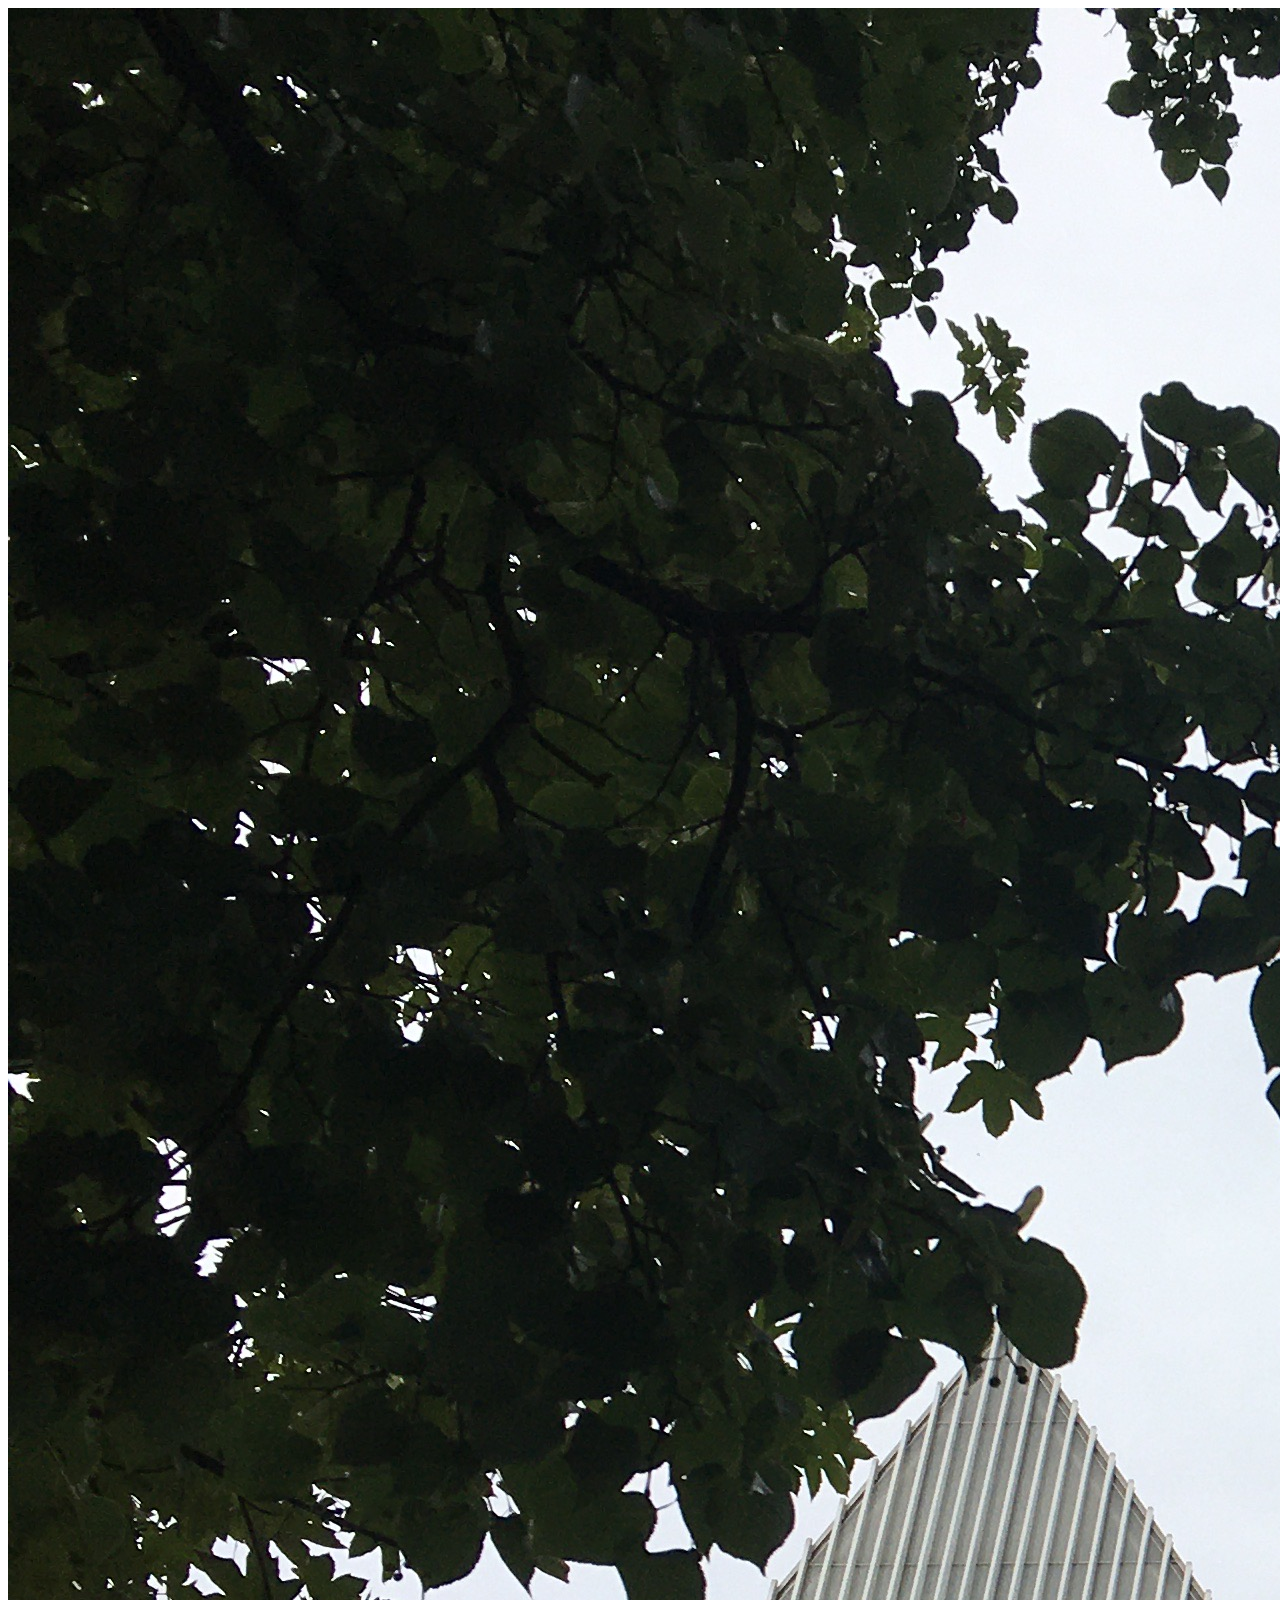
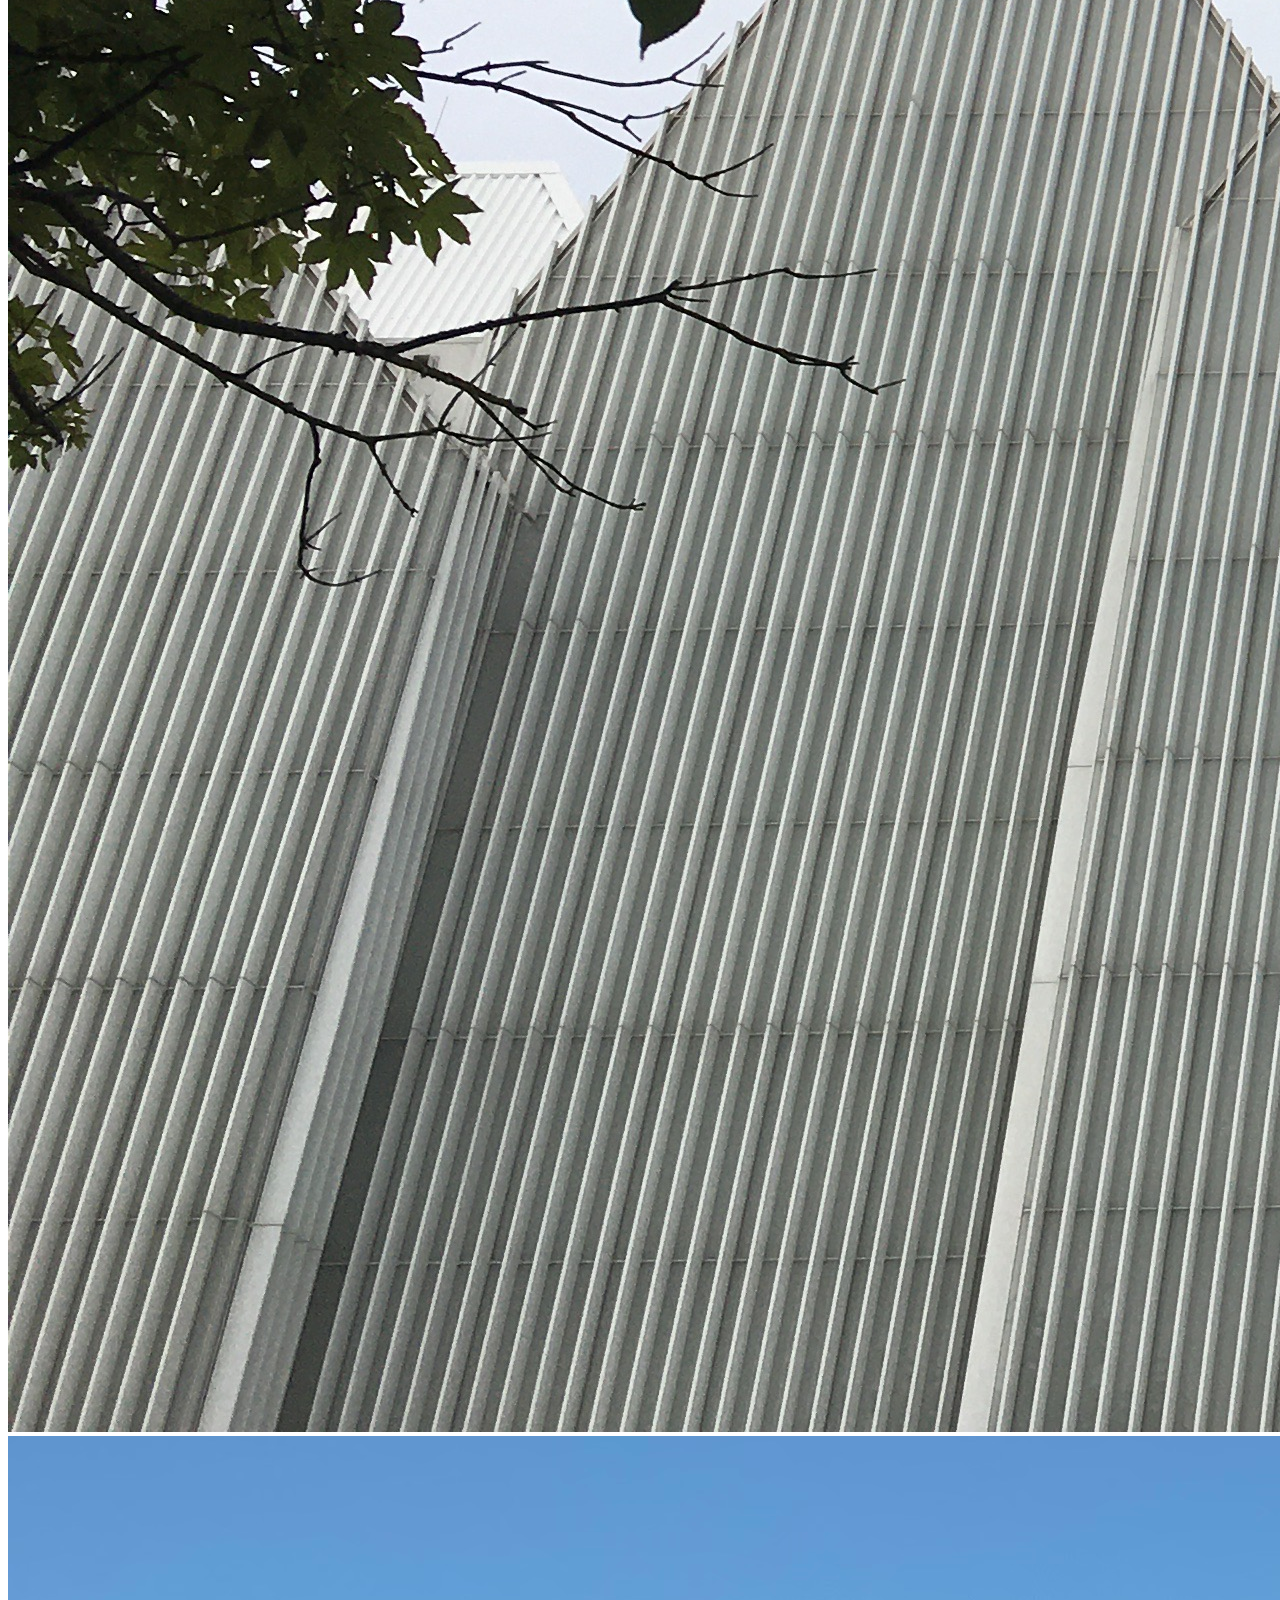
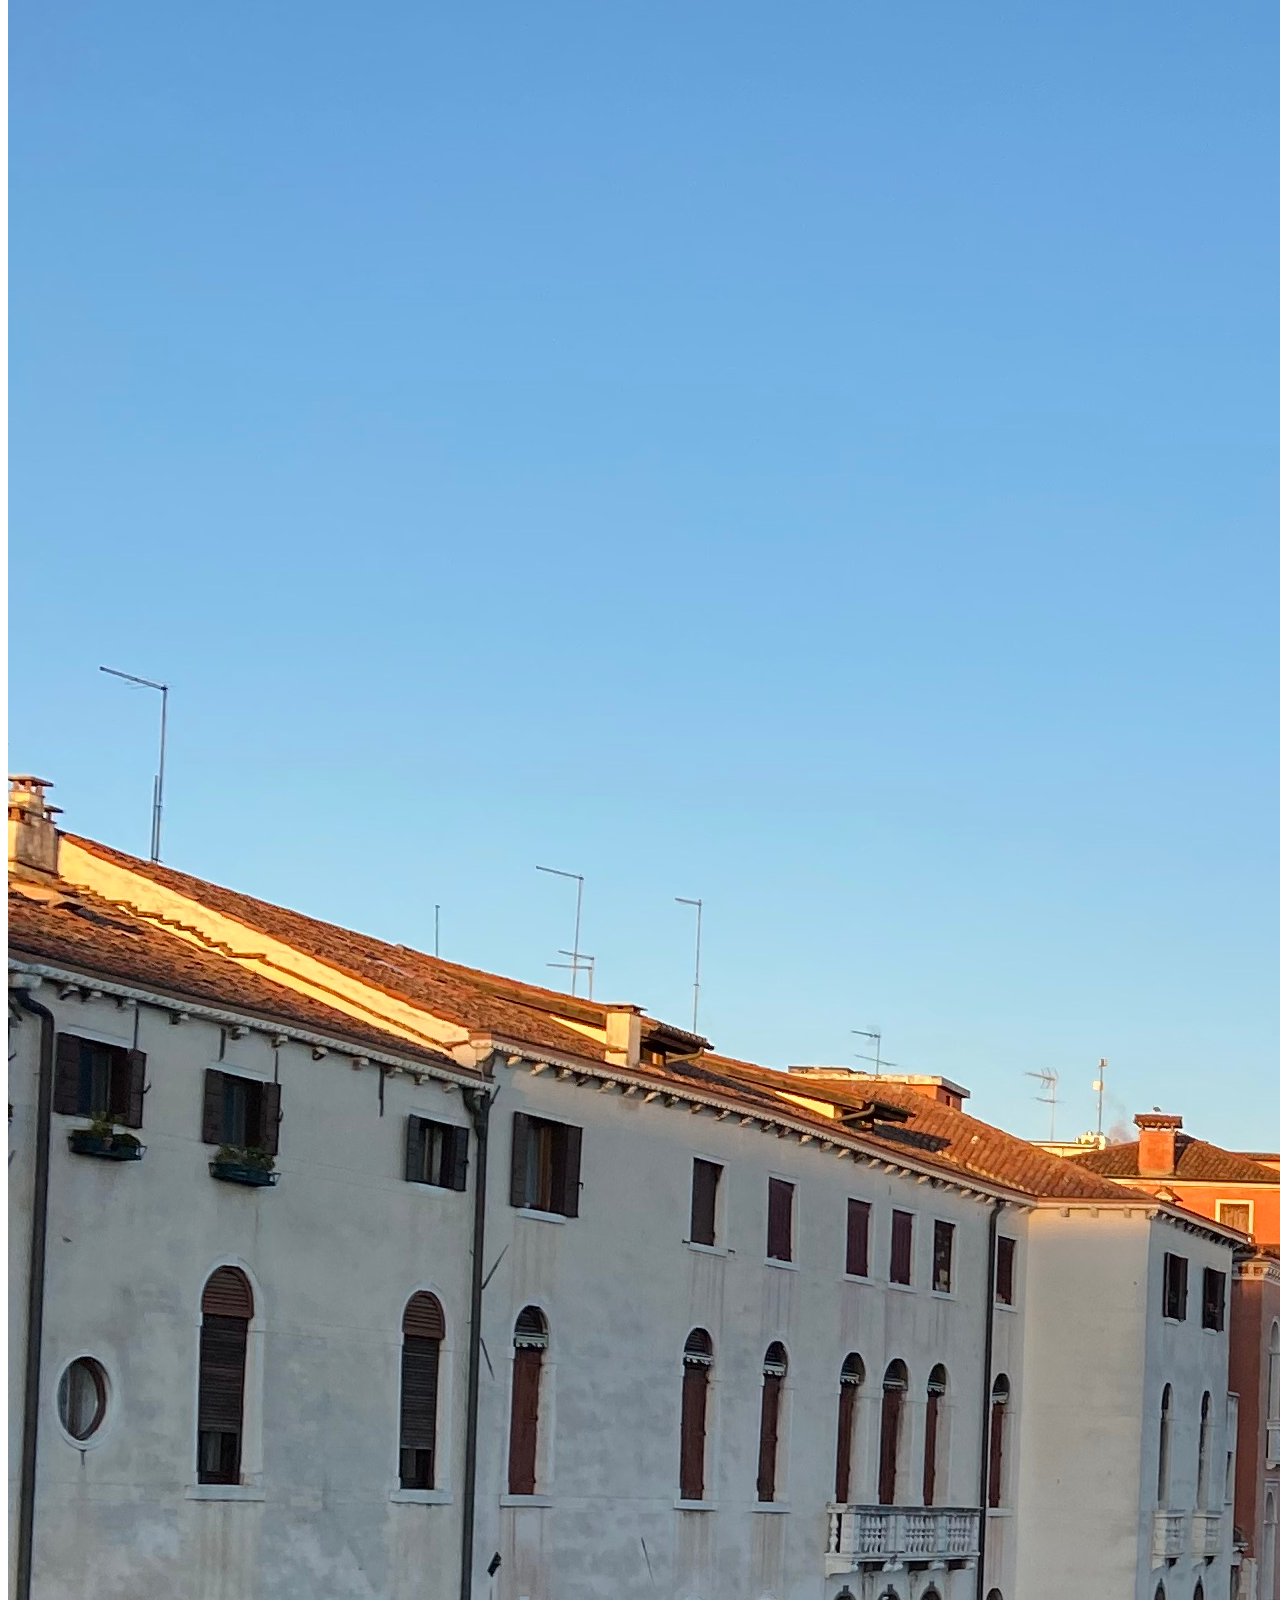
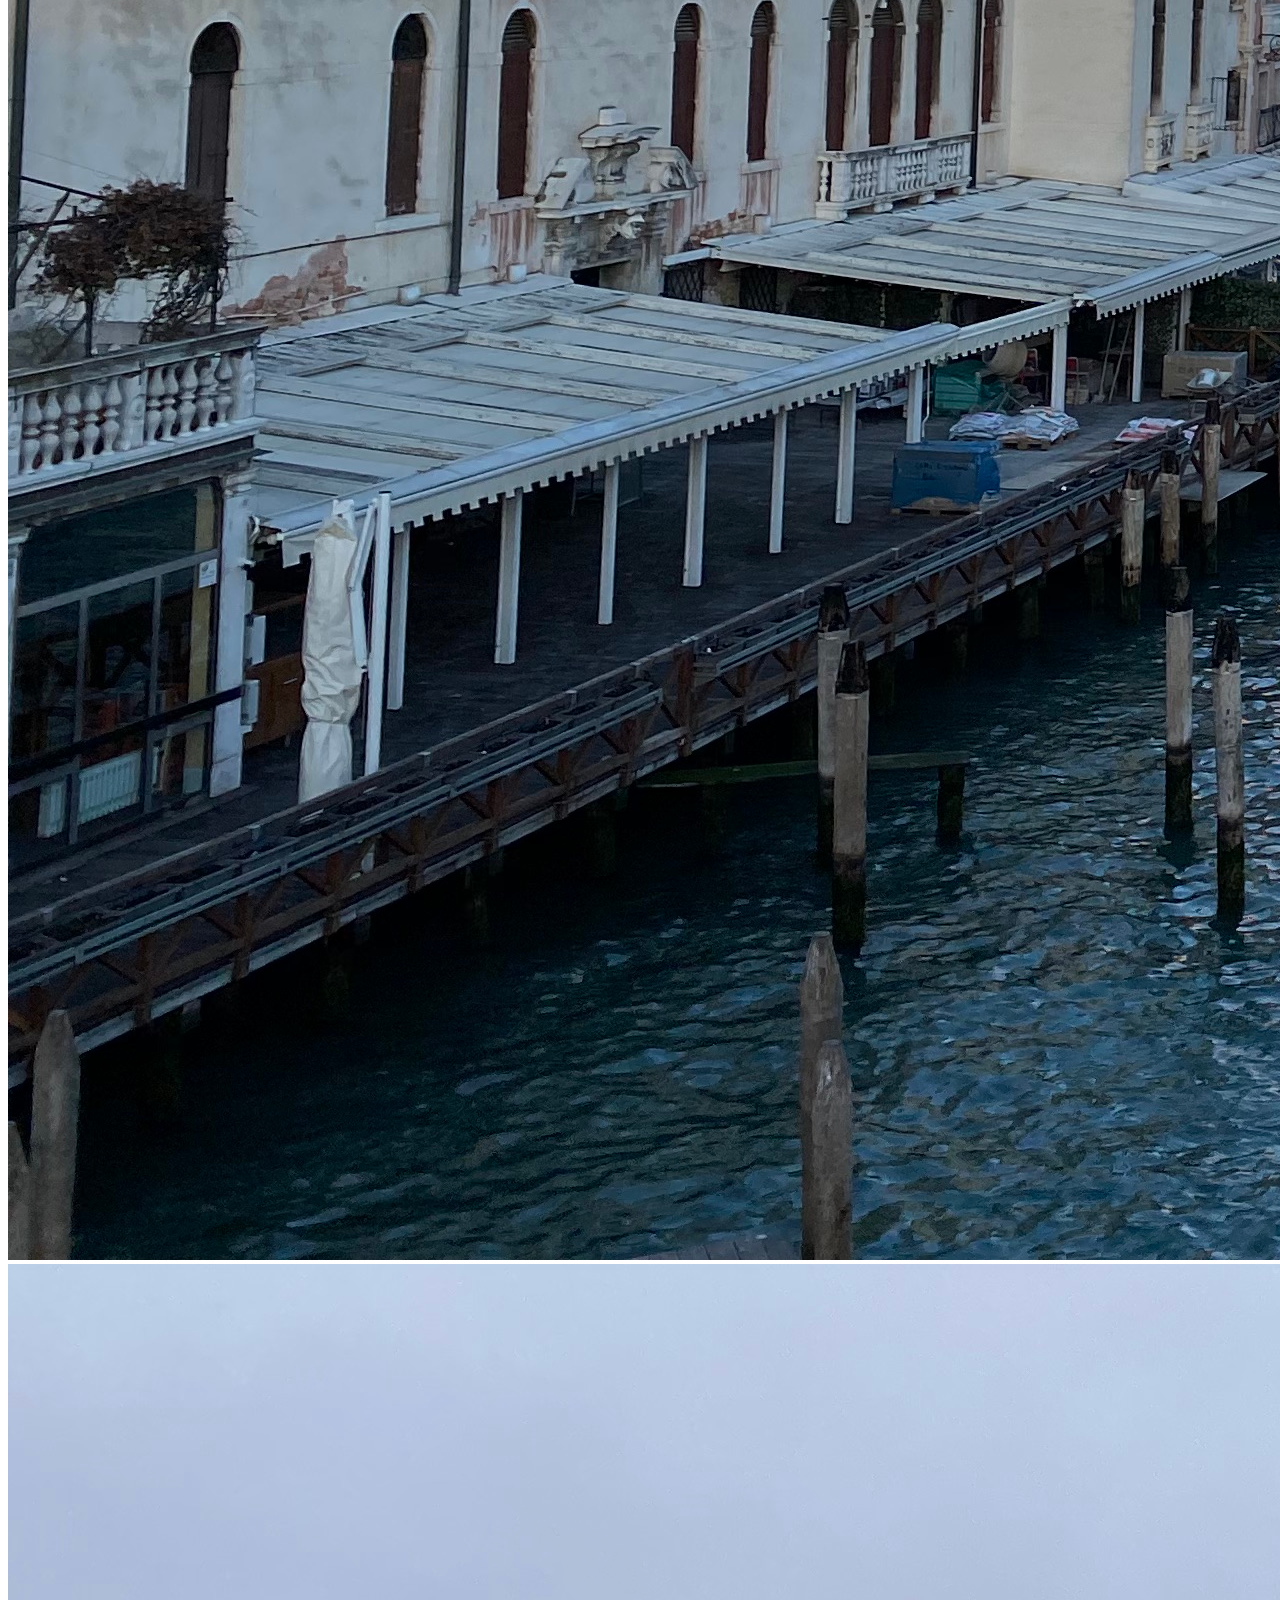
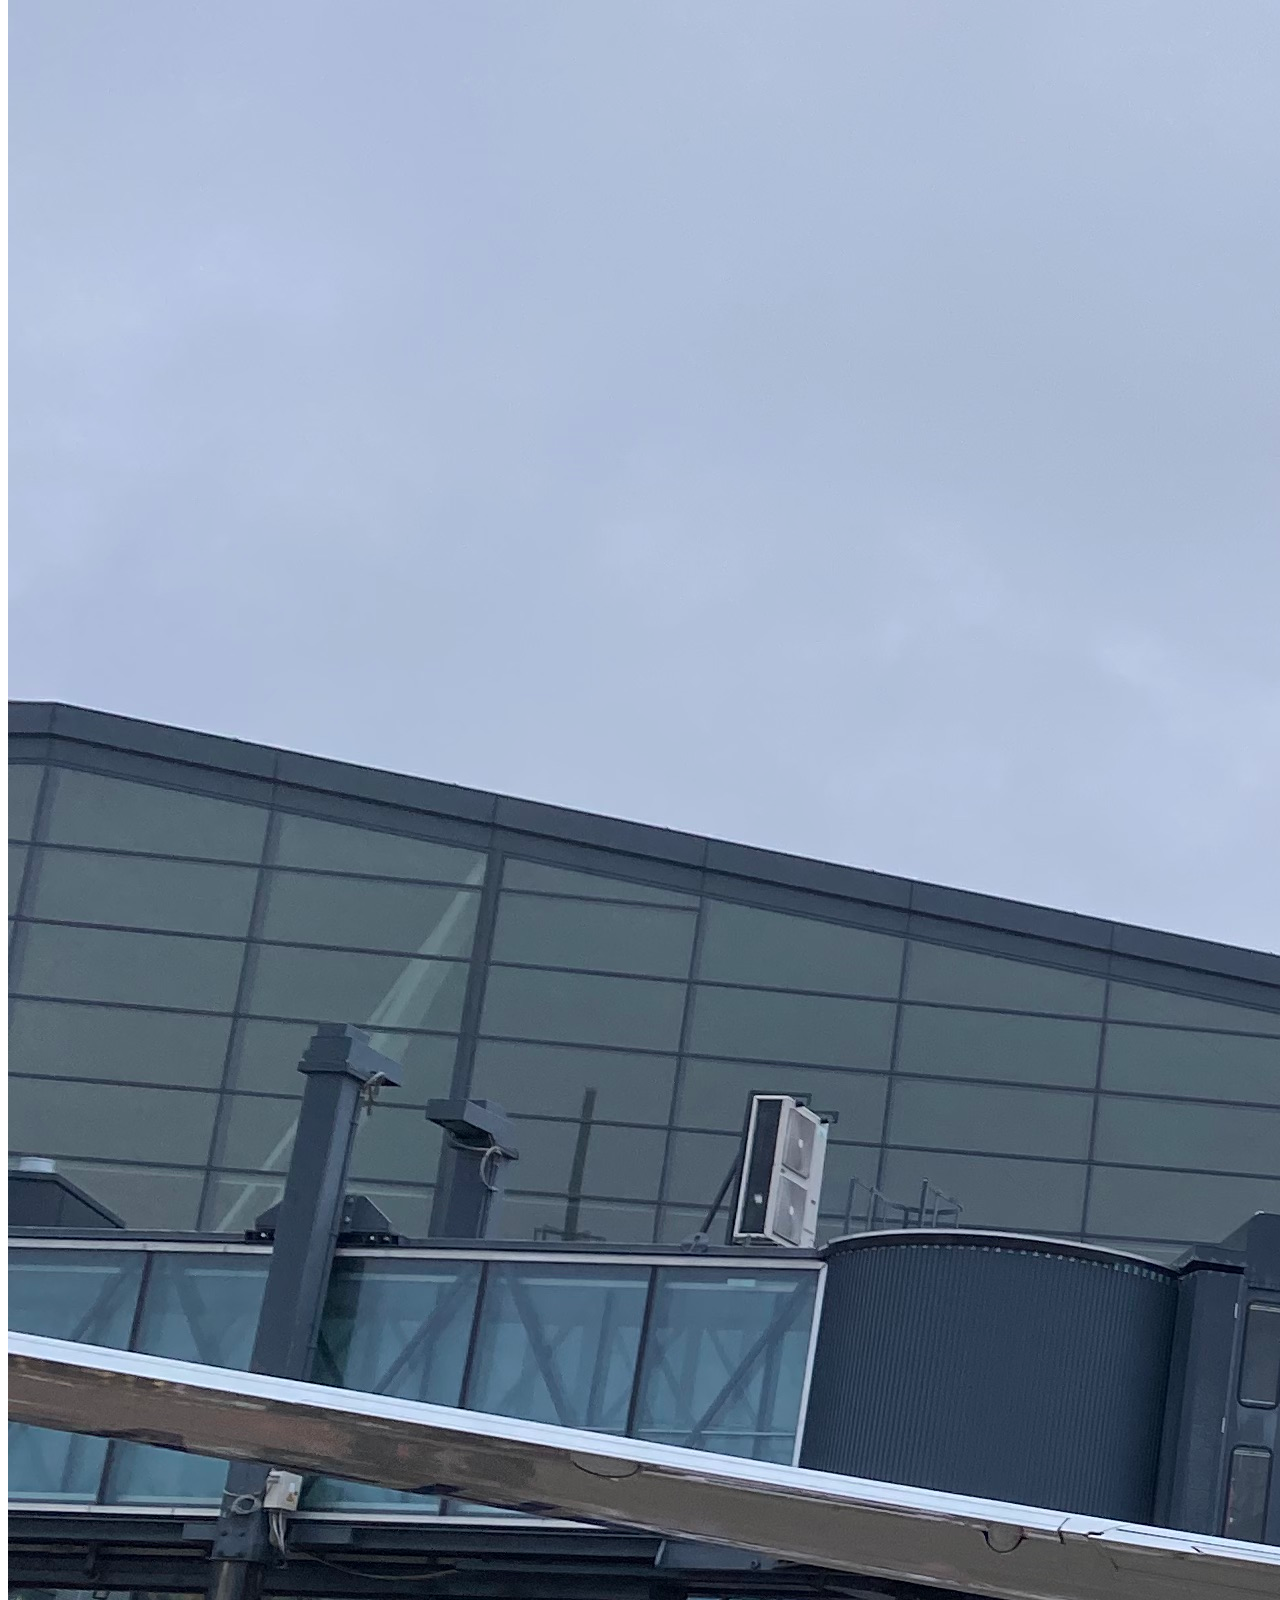
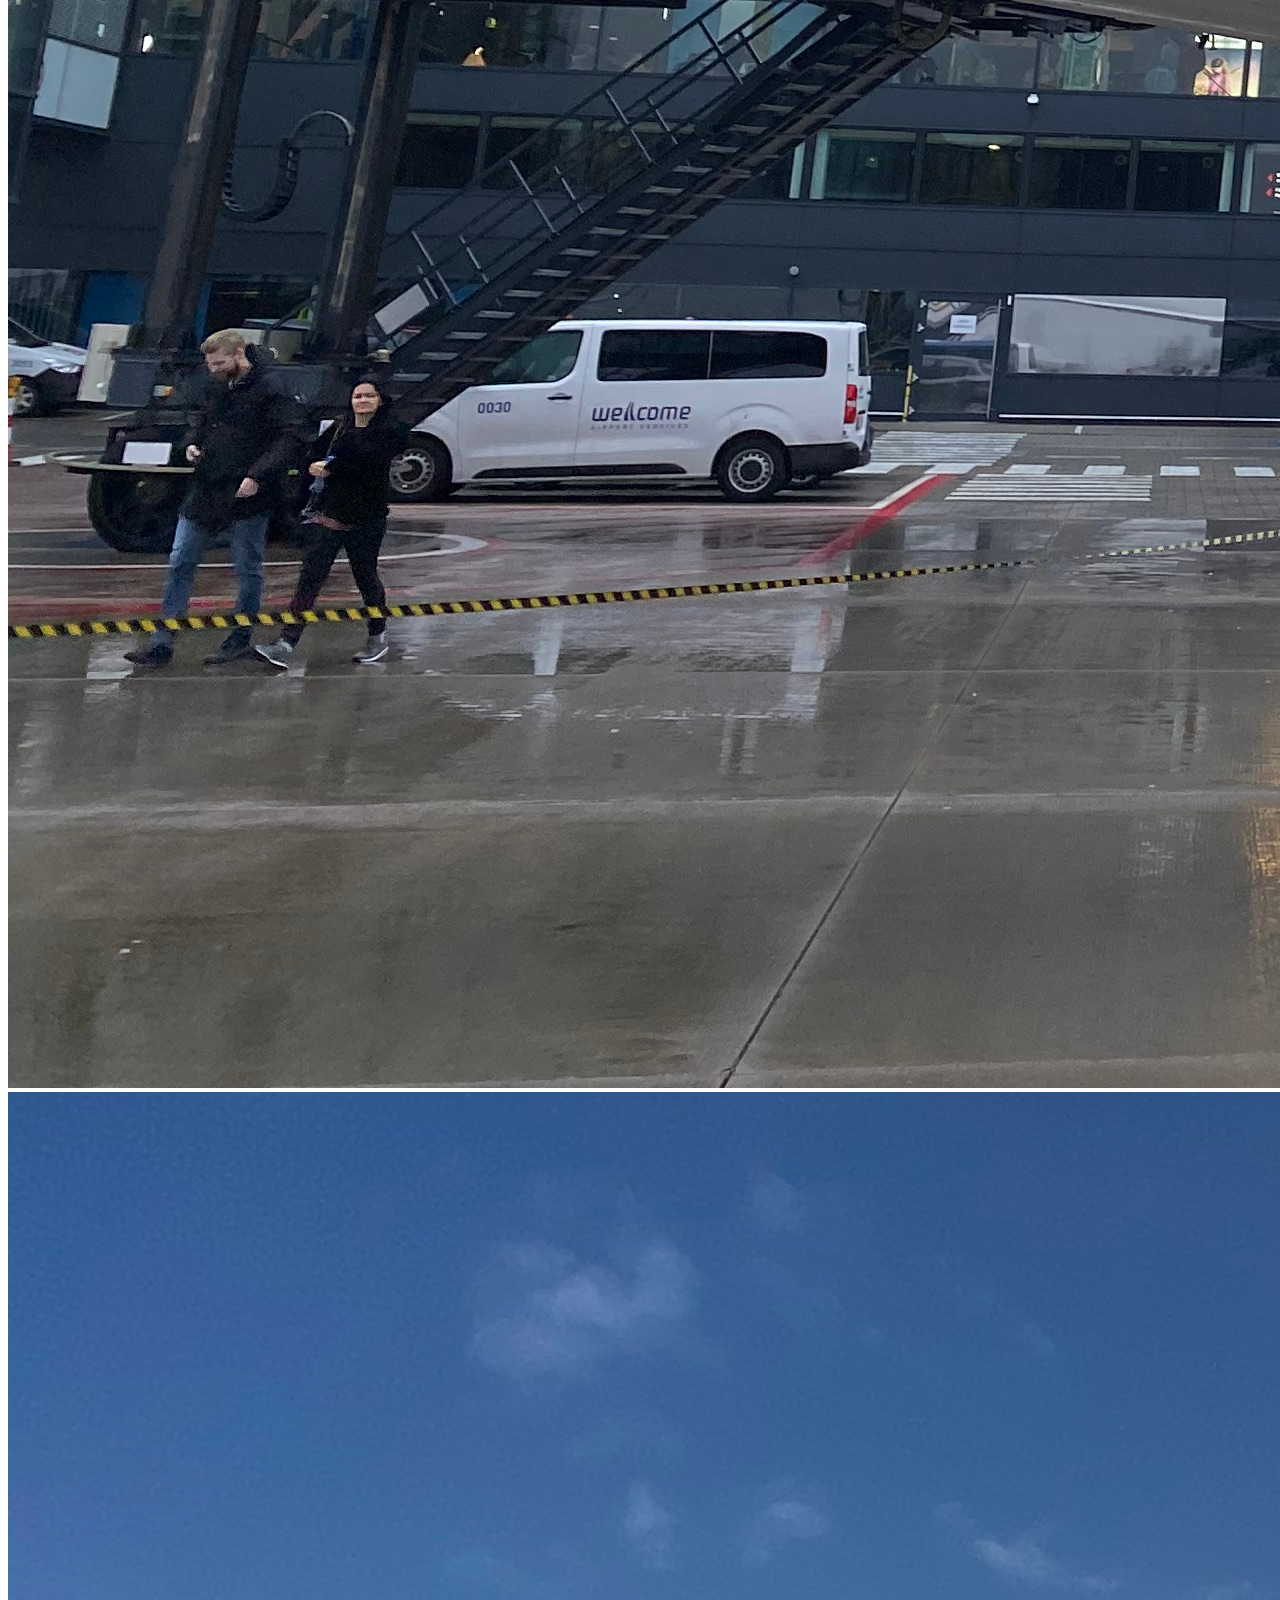
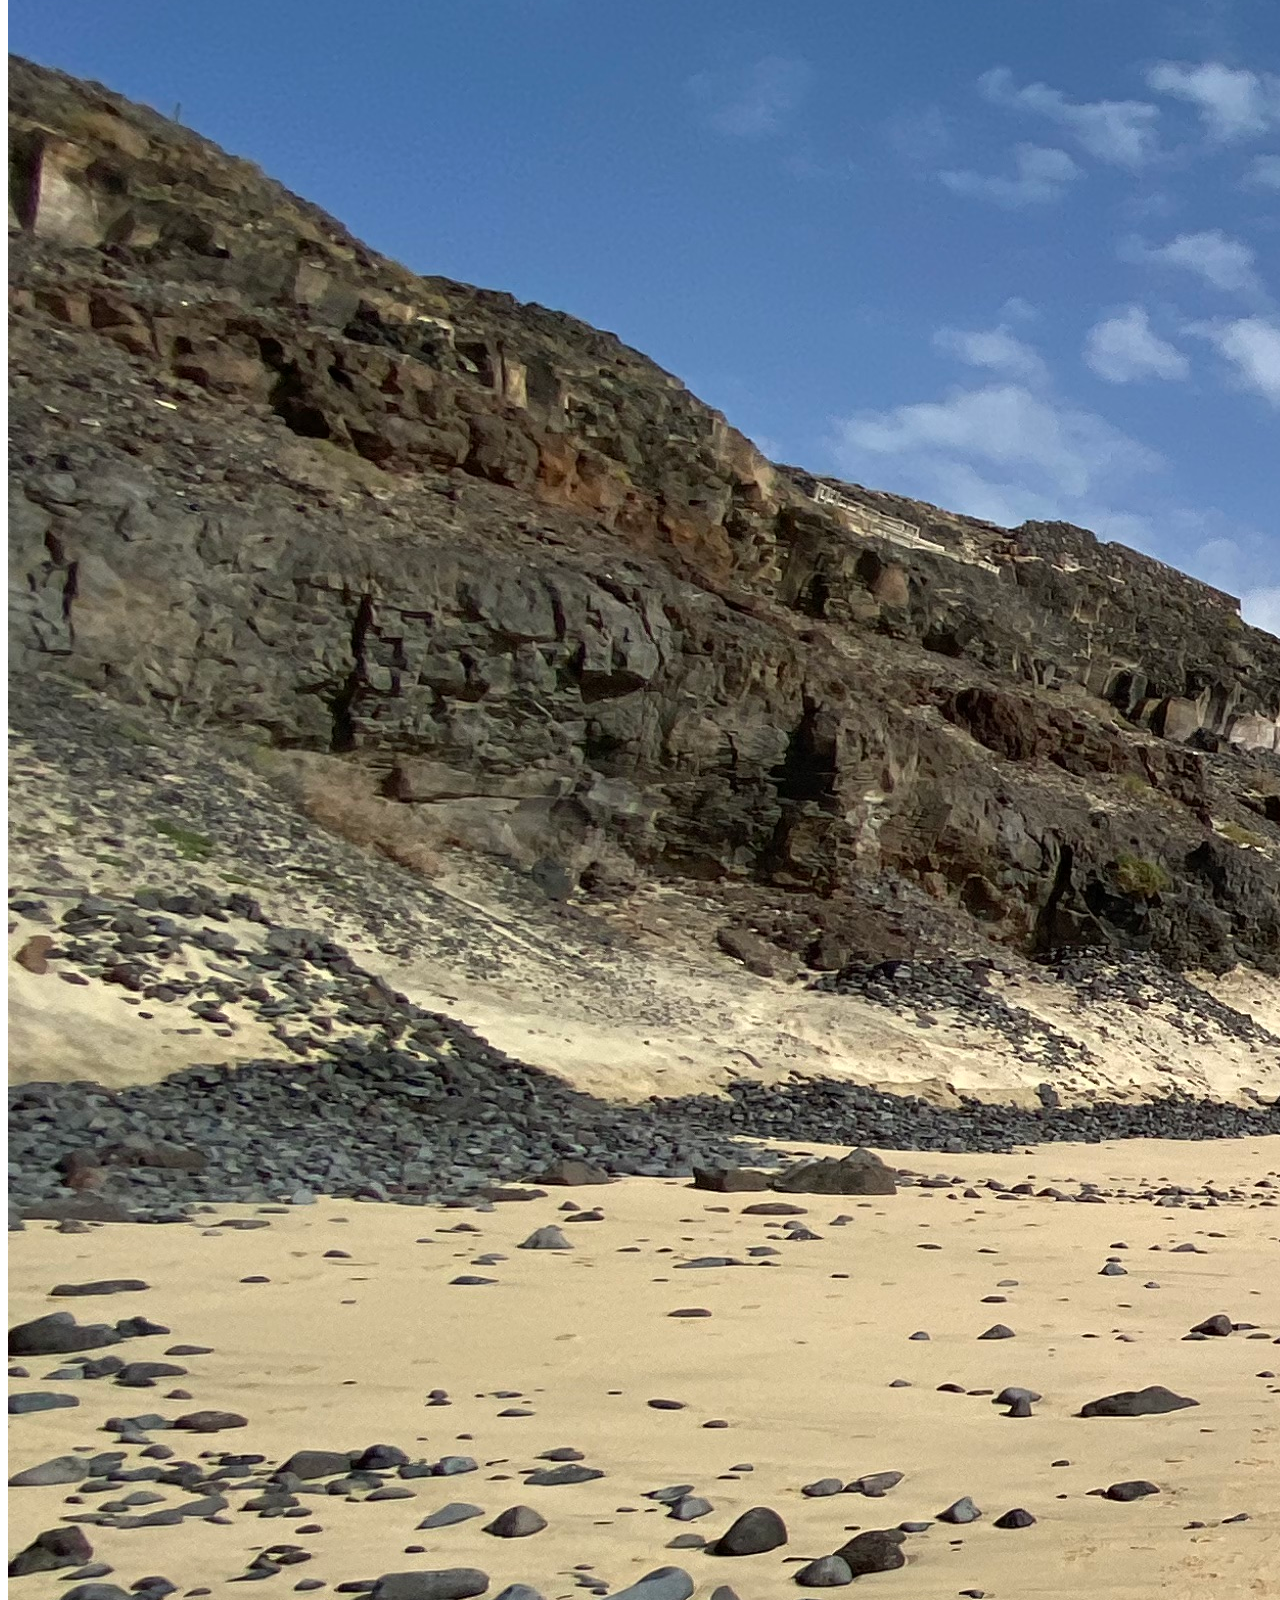
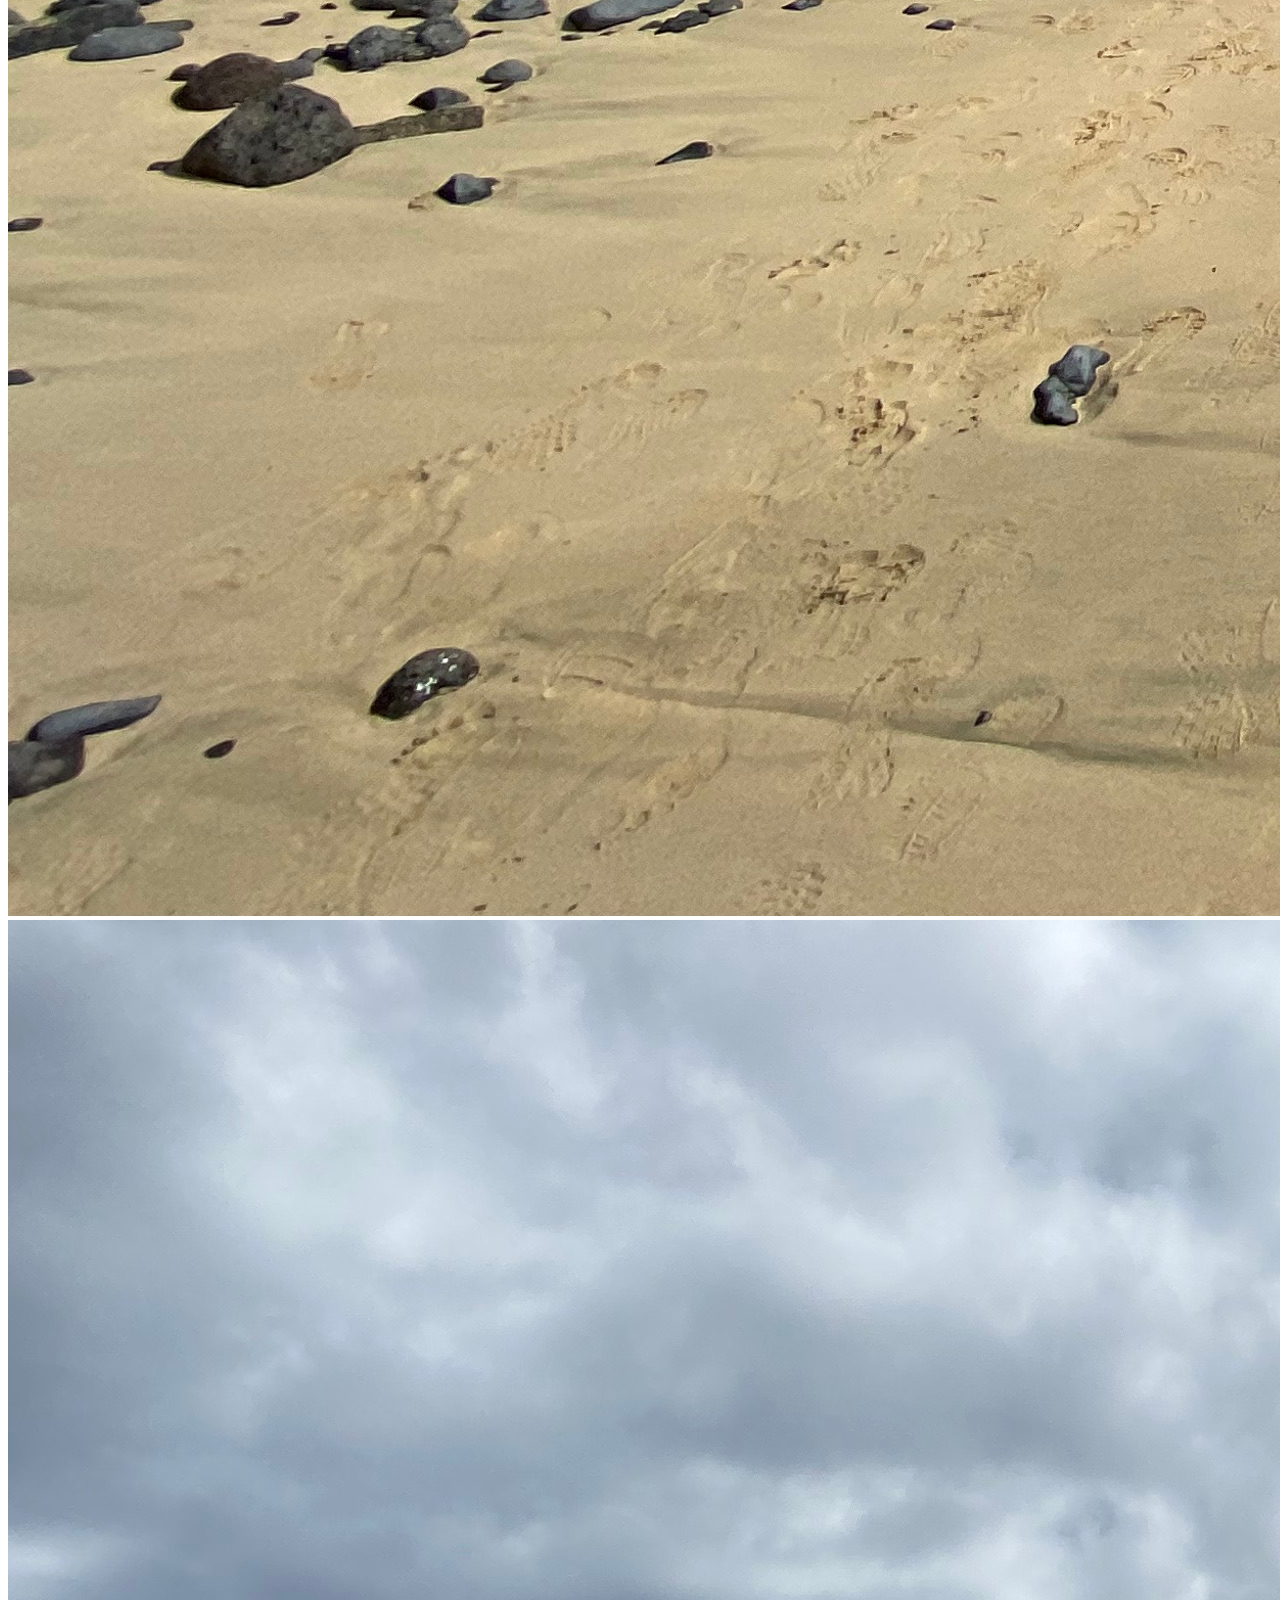
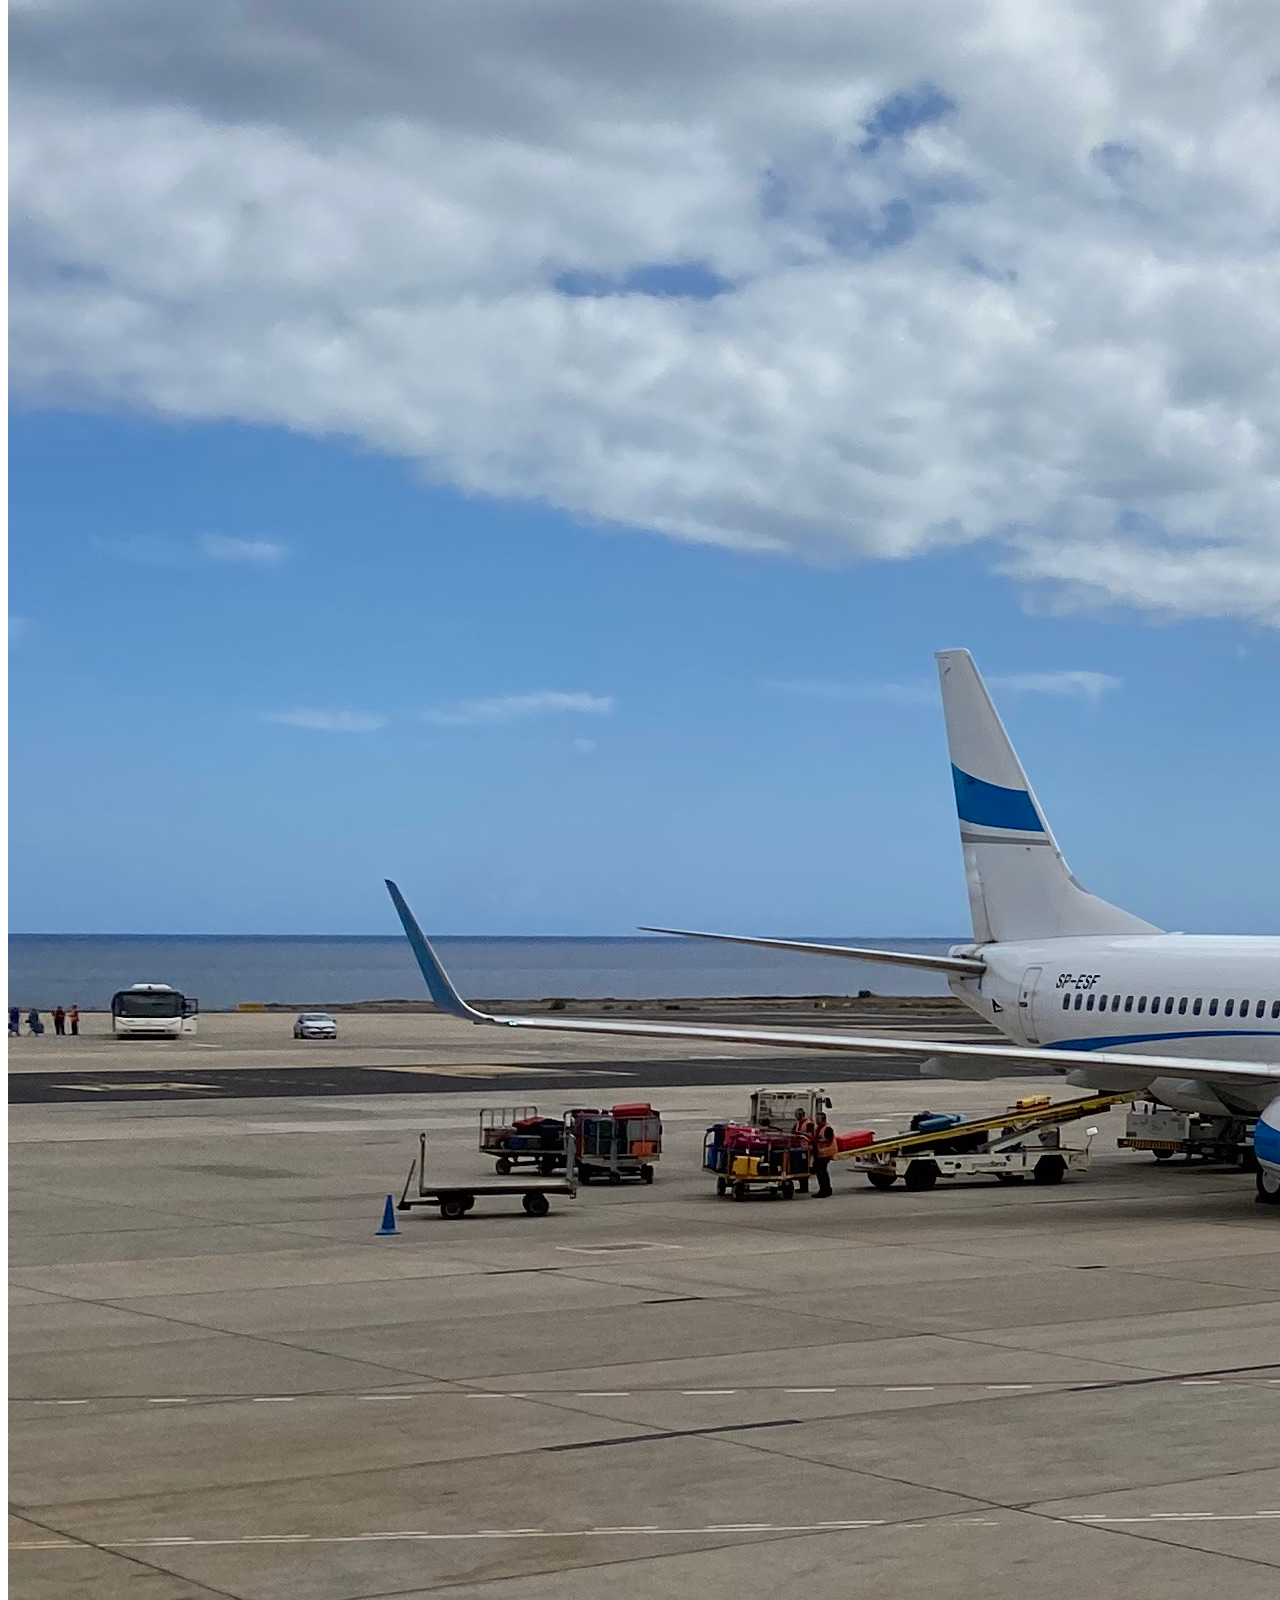
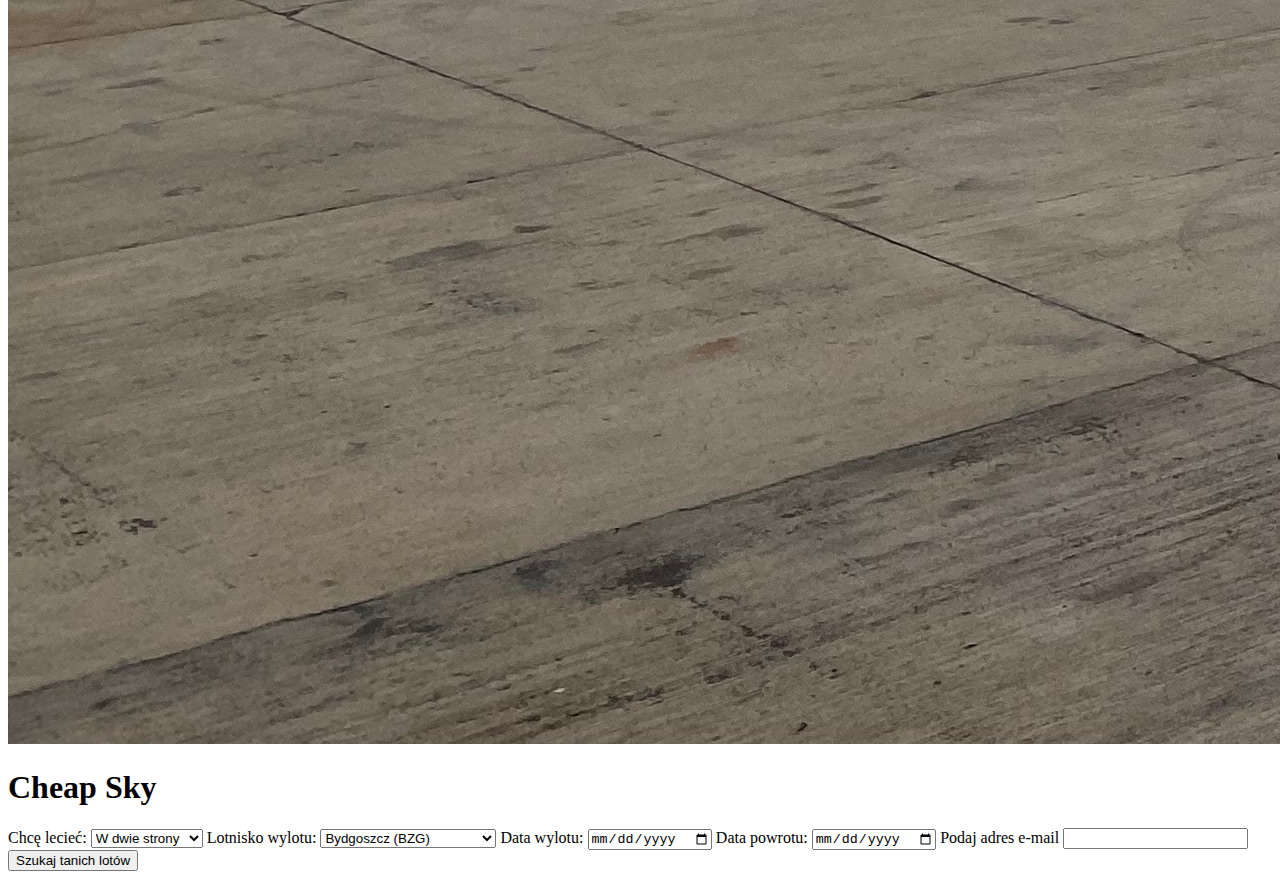
==== commit 160a7440: "blisko końca" ====
--- a/templates/index.html
+++ b/templates/index.html
@@ -59,13 +59,9 @@
                 <label for="returnDate" id="returnDateLabel">Data powrotu:</label>
                 <input type="date" id="returnDate" name="returnDate">
 
-                <!-- Opcja, czy powrot ma byc do tego samego miejsca // Czy to konieczne?-->
-                <!-- Zamiast tego chyba lepiej dac formularz do wpisania maila -->
-                <label for="returnToDomestLabel" id="returnToDomestLabel">Powrót do tego samego miejsca:</label>
-                <select id="returnToDomest" name="returnToDomest">
-                    <option value="YesToDomest">Tak</option>
-                    <option value="NoToDomest">Nie</option>
-                </select>
+                <!-- Formularz do maila -->
+                <label for="mail" id="mail_label">Podaj adres e-mail</label>
+                <input type="email" id="mail_sender" name="mail_sender">
 
                 <!-- To jest przycisk z wyszukiwaniem-->
                 <input type="submit" value="Szukaj tanich lotów">
